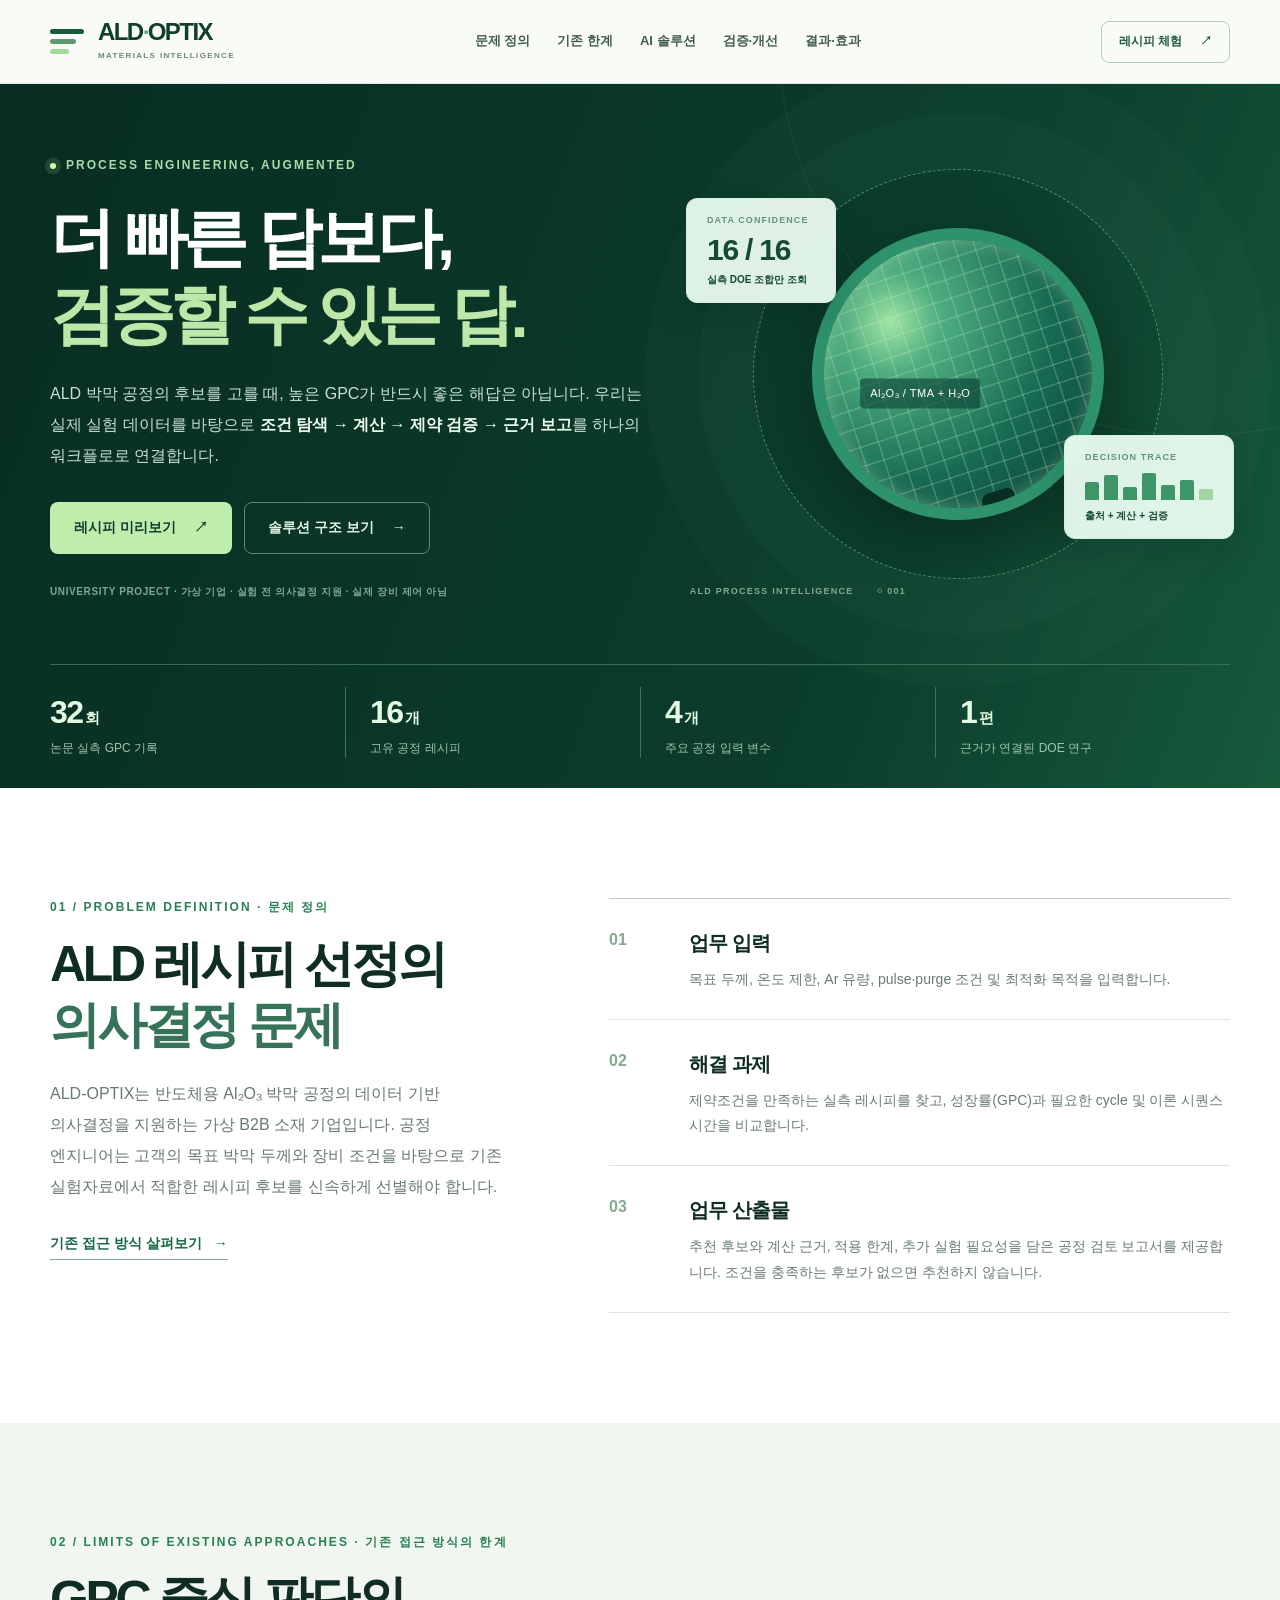
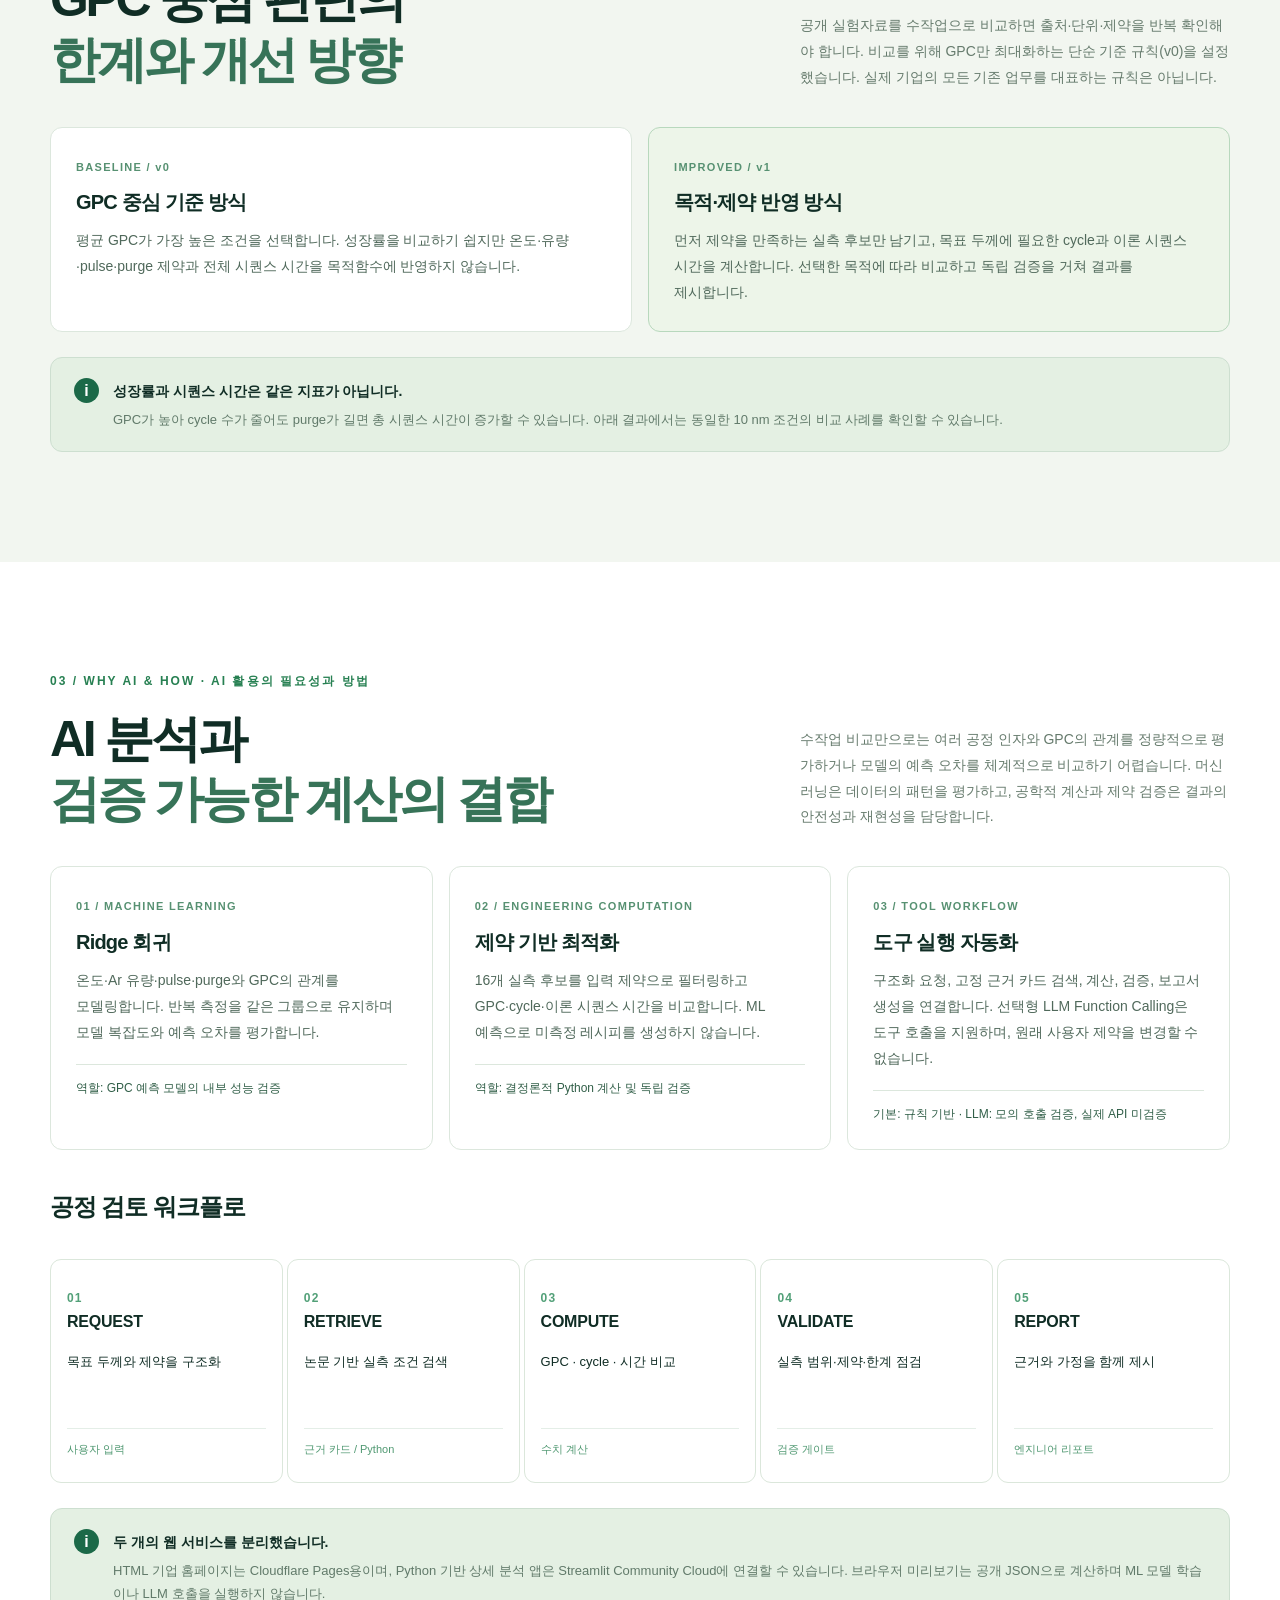
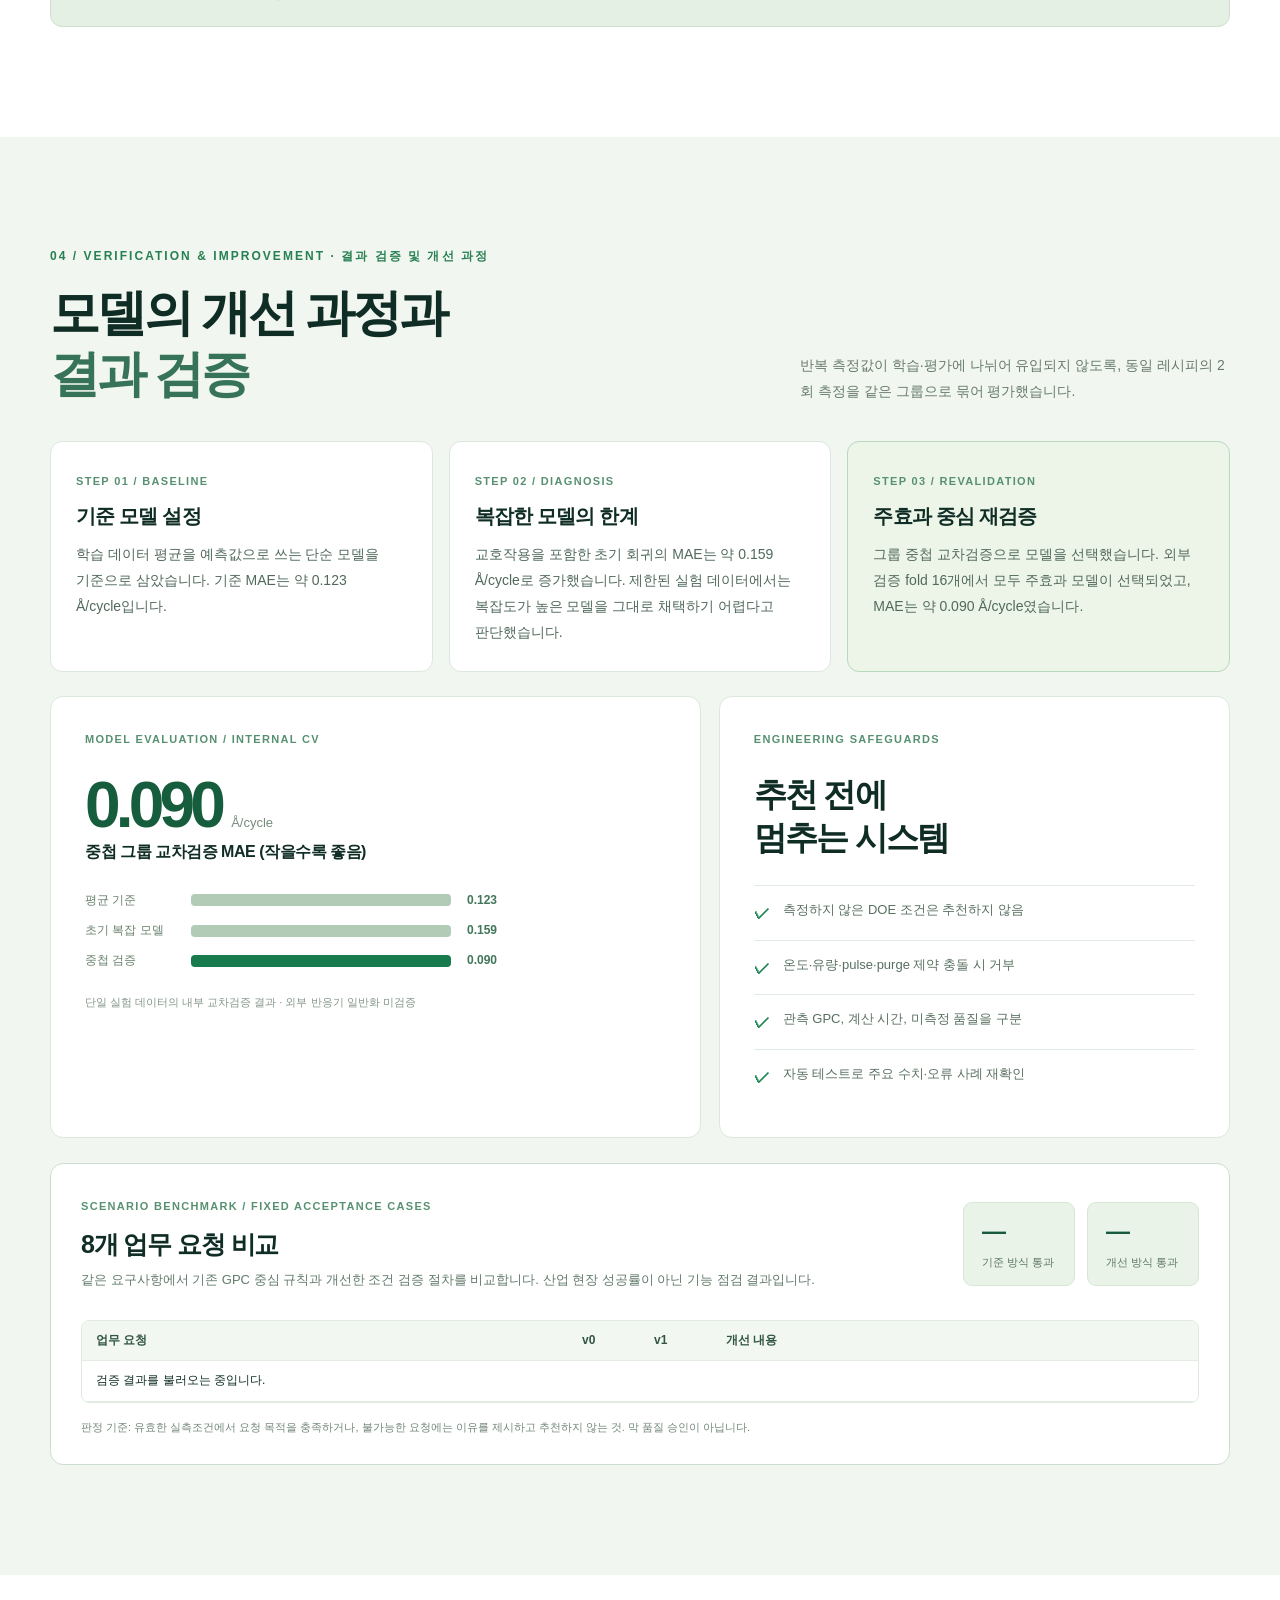
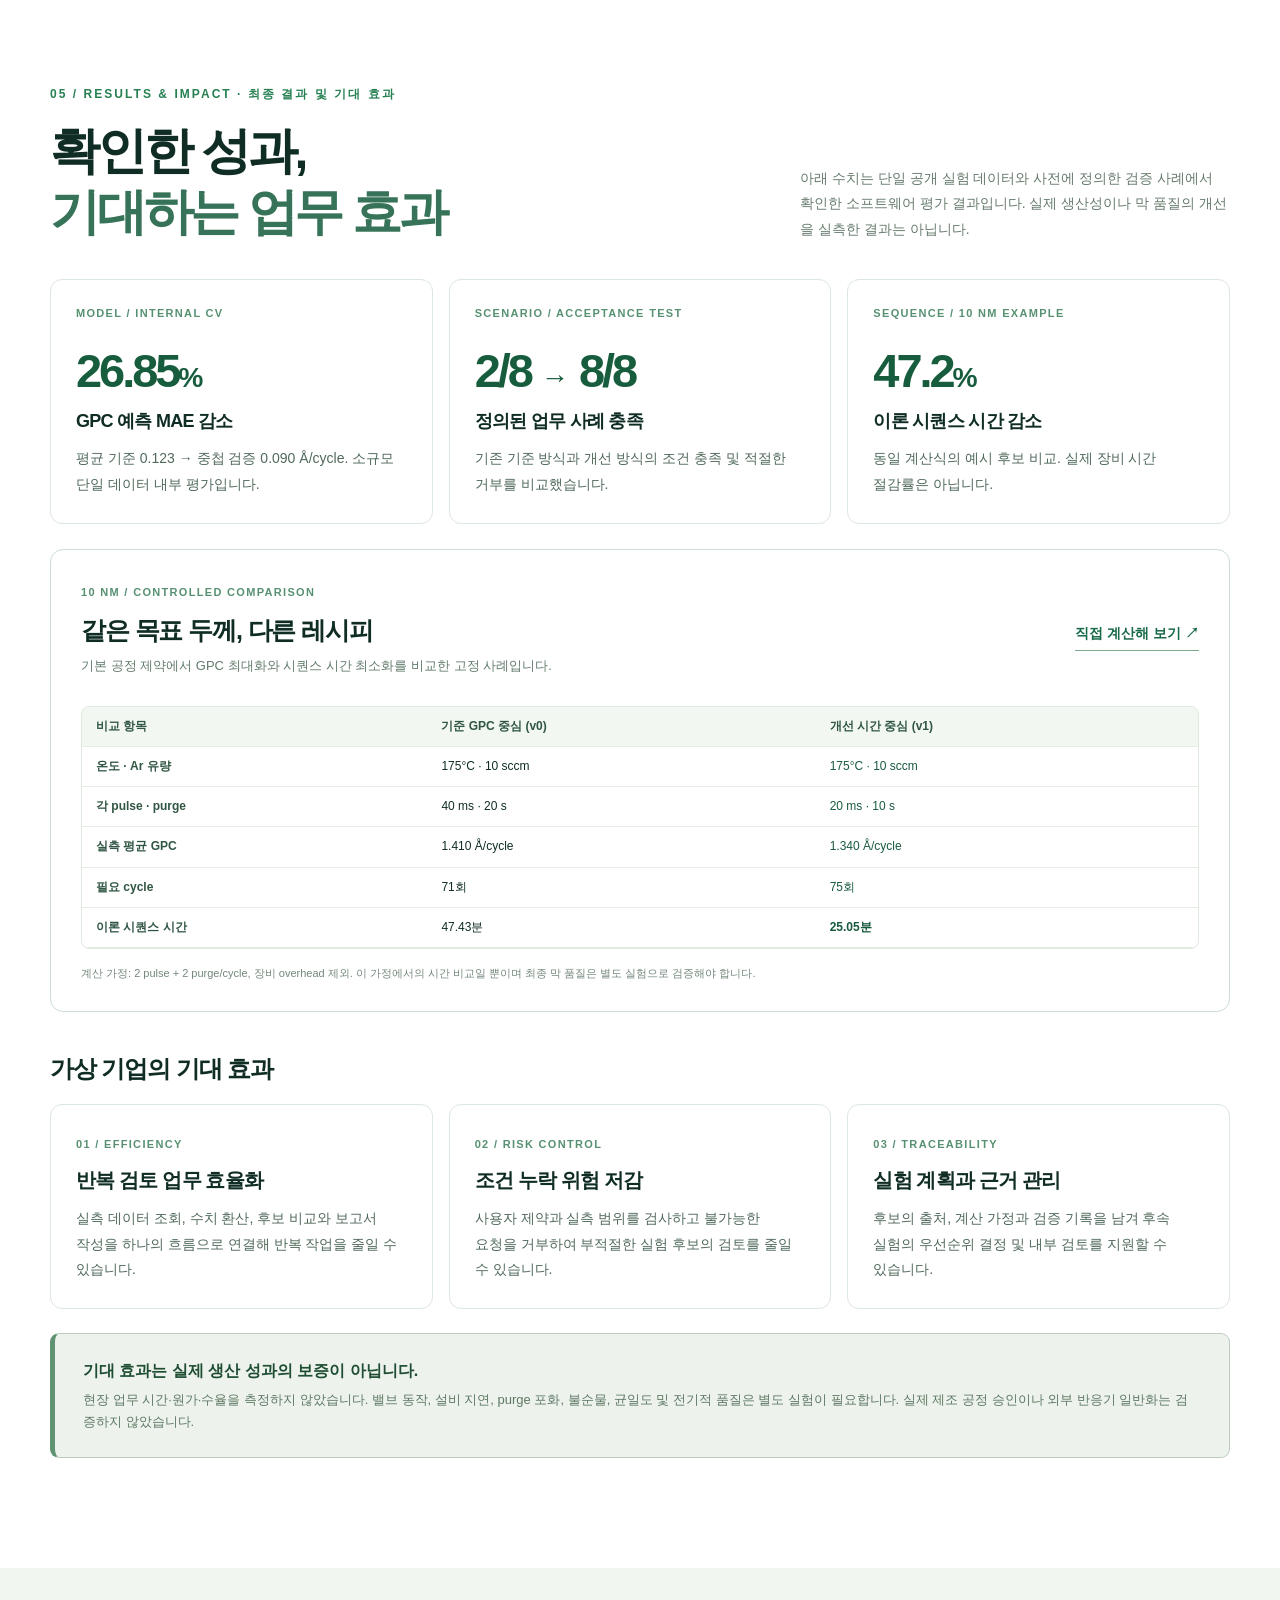
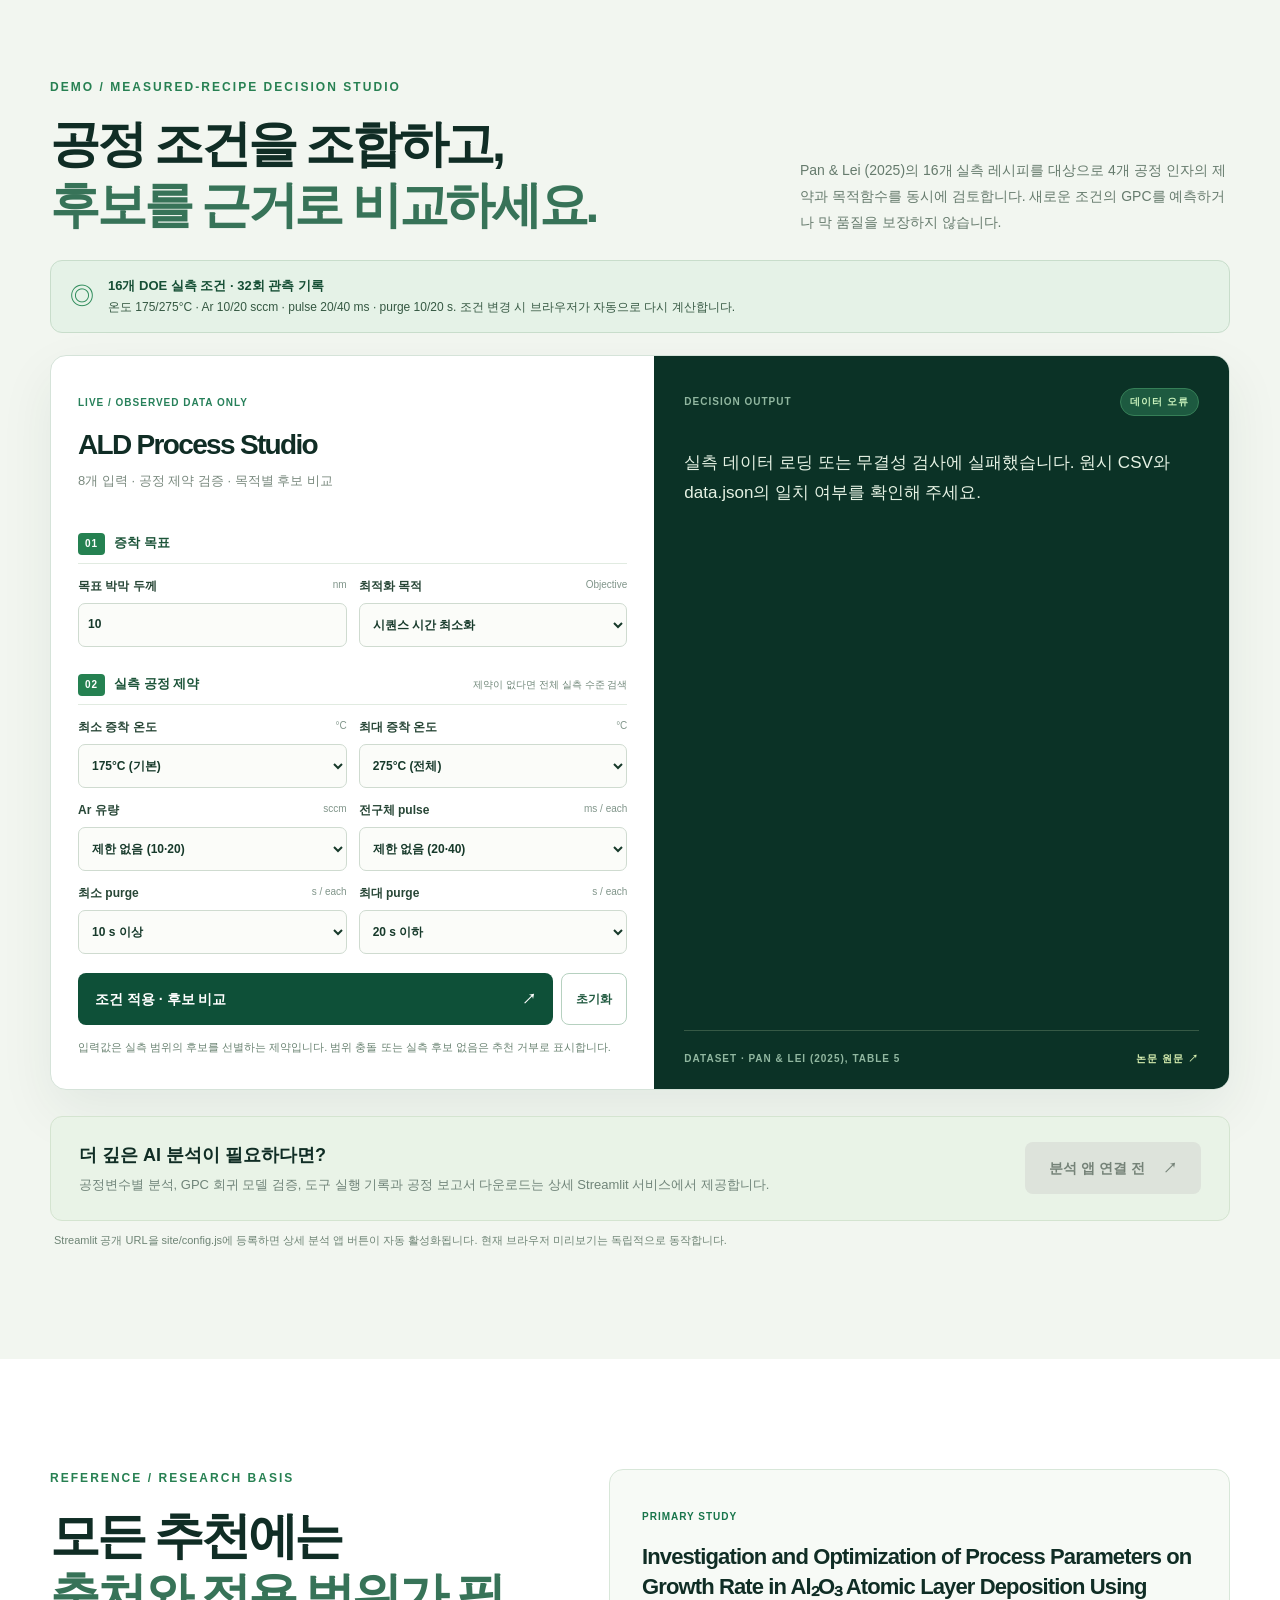
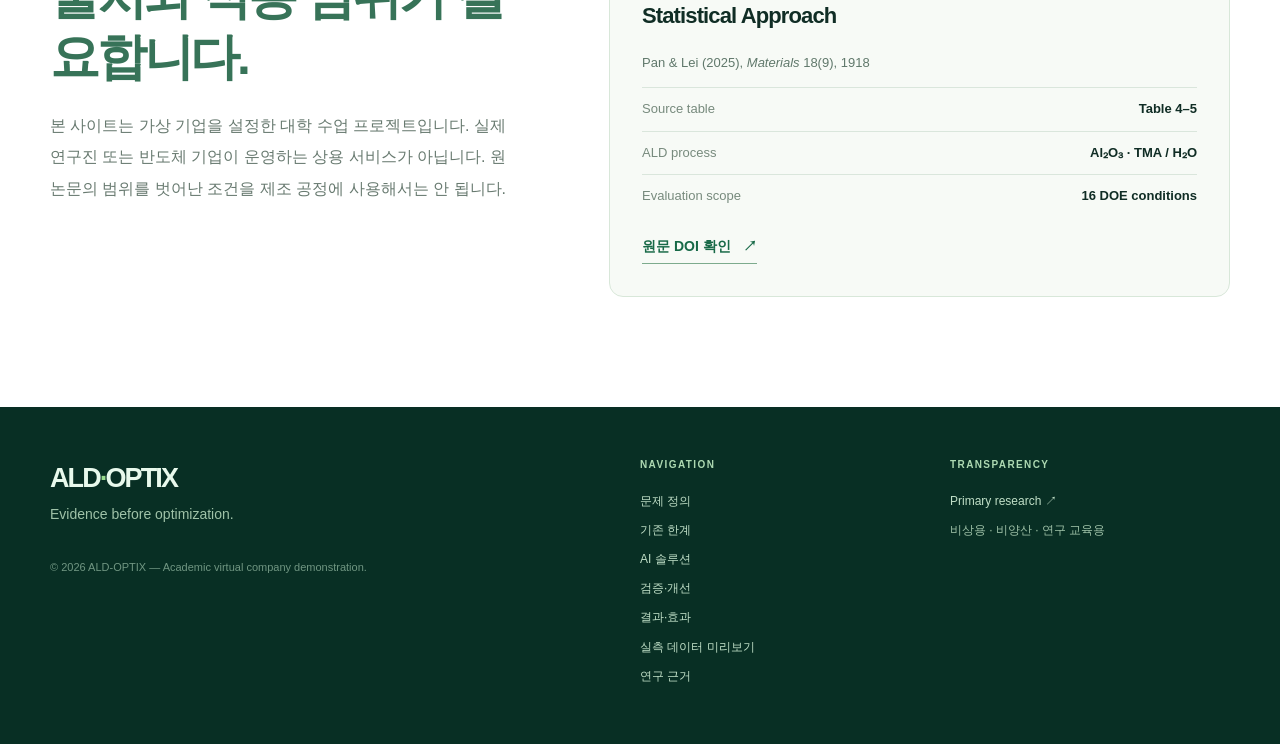
==== index.html @ 5cc9a768 "Add files via upload" ====
<!doctype html>
<html lang="ko">
<head>
  <meta charset="utf-8" />
  <meta name="viewport" content="width=device-width, initial-scale=1" />
  <meta name="description" content="ALD-OPTIX는 가상 반도체 박막 공정 기업입니다. 공개 ALD 논문 데이터 기반 레시피 후보 비교, 근거 검증, AI 공정 의사결정을 시연합니다." />
  <meta name="theme-color" content="#092f24" />
  <title>ALD-OPTIX | Evidence before optimization.</title>
  <link rel="icon" type="image/svg+xml" href="favicon.svg" />
  <link rel="stylesheet" href="styles.css" />
  <script src="config.js" defer></script>
  <script src="main.js" defer></script>
</head>
<body>
  <a class="skip-link" href="#main">본문 바로가기</a>
  <header class="topbar" id="top">
    <div class="container nav-layout">
      <a class="brand" href="#top" aria-label="ALD-OPTIX 첫 화면"><span class="brand-mark" aria-hidden="true"><i></i><i></i><i></i></span><span><strong>ALD<span class="brand-dot">·</span>OPTIX</strong><small>MATERIALS INTELLIGENCE</small></span></a>
      <nav class="main-nav" aria-label="주요 메뉴">
        <a href="#challenge">문제 정의</a><a href="#limits">기존 한계</a><a href="#solution">AI 솔루션</a><a href="#proof">검증·개선</a><a href="#impact">결과·효과</a>
      </nav>
      <a class="btn btn-outline btn-small" href="#lab">레시피 체험 <span aria-hidden="true">↗</span></a>
    </div>
  </header>

  <main id="main">
    <section class="hero" aria-labelledby="hero-title">
      <div class="container hero-grid">
        <div class="hero-copy">
          <div class="eyebrow"><span class="light-dot"></span> PROCESS ENGINEERING, AUGMENTED</div>
          <h1 id="hero-title">더 빠른 답보다,<br/><em>검증할 수 있는 답.</em></h1>
          <p class="hero-intro">ALD 박막 공정의 후보를 고를 때, 높은 GPC가 반드시 좋은 해답은 아닙니다. 우리는 실제 실험 데이터를 바탕으로 <strong>조건 탐색 → 계산 → 제약 검증 → 근거 보고</strong>를 하나의 워크플로로 연결합니다.</p>
          <div class="hero-actions"><a class="btn btn-accent" href="#lab">레시피 미리보기 <span aria-hidden="true">↗</span></a><a class="btn btn-ghost" href="#solution">솔루션 구조 보기 <span aria-hidden="true">→</span></a></div>
          <p class="hero-disclaimer">UNIVERSITY PROJECT · 가상 기업 · 실험 전 의사결정 지원 · 실제 장비 제어 아님</p>
        </div>
        <div class="hero-visual" aria-label="ALD 박막과 데이터 분석 개념 그래픽">
          <div class="wafer-halo"></div><div class="wafer"><div class="wafer-notch"></div><div class="wafer-grid"></div><span class="wafer-tag">Al₂O₃ / TMA + H₂O</span></div>
          <div class="floating-panel panel-top"><small>DATA CONFIDENCE</small><strong>16 / 16</strong><span>실측 DOE 조합만 조회</span></div>
          <div class="floating-panel panel-bottom"><small>DECISION TRACE</small><div class="tiny-bars"><b></b><b></b><b></b><b></b><b></b><b></b><b></b></div><span>출처 + 계산 + 검증</span></div>
          <div class="visual-bottom">ALD PROCESS INTELLIGENCE <span>◌ 001</span></div>
        </div>
      </div>
      <div class="container stats-row">
        <div><strong>32<span>회</span></strong><small>논문 실측 GPC 기록</small></div><div><strong>16<span>개</span></strong><small>고유 공정 레시피</small></div><div><strong>4<span>개</span></strong><small>주요 공정 입력 변수</small></div><div><strong>1<span>편</span></strong><small>근거가 연결된 DOE 연구</small></div>
      </div>
    </section>

    <section class="section" id="challenge" aria-labelledby="challenge-title">
      <div class="container section-grid">
        <div><div class="overline">01 / PROBLEM DEFINITION · 문제 정의</div><h2 id="challenge-title">ALD 레시피 선정의<br/><span>의사결정 문제</span></h2><p class="section-desc">ALD-OPTIX는 반도체용 Al₂O₃ 박막 공정의 데이터 기반 의사결정을 지원하는 가상 B2B 소재 기업입니다. 공정 엔지니어는 고객의 목표 박막 두께와 장비 조건을 바탕으로 기존 실험자료에서 적합한 레시피 후보를 신속하게 선별해야 합니다.</p><a class="inline-link" href="#limits">기존 접근 방식 살펴보기 <span aria-hidden="true">→</span></a></div>
        <div class="problem-cards"><article class="problem-card"><span class="card-no">01</span><div><h3>업무 입력</h3><p>목표 두께, 온도 제한, Ar 유량, pulse·purge 조건 및 최적화 목적을 입력합니다.</p></div></article><article class="problem-card"><span class="card-no">02</span><div><h3>해결 과제</h3><p>제약조건을 만족하는 실측 레시피를 찾고, 성장률(GPC)과 필요한 cycle 및 이론 시퀀스 시간을 비교합니다.</p></div></article><article class="problem-card"><span class="card-no">03</span><div><h3>업무 산출물</h3><p>추천 후보와 계산 근거, 적용 한계, 추가 실험 필요성을 담은 공정 검토 보고서를 제공합니다. 조건을 충족하는 후보가 없으면 추천하지 않습니다.</p></div></article></div>
      </div>
    </section>

    <section class="section soft" id="limits" aria-labelledby="limits-title">
      <div class="container"><div class="overline">02 / LIMITS OF EXISTING APPROACHES · 기존 접근 방식의 한계</div><div class="section-heading"><h2 id="limits-title">GPC 중심 판단의<br/><span>한계와 개선 방향</span></h2><p>공개 실험자료를 수작업으로 비교하면 출처·단위·제약을 반복 확인해야 합니다. 비교를 위해 GPC만 최대화하는 단순 기준 규칙(v0)을 설정했습니다. 실제 기업의 모든 기존 업무를 대표하는 규칙은 아닙니다.</p></div>
        <div class="comparison-grid">
          <article class="content-card"><span class="proof-label">BASELINE / v0</span><h3>GPC 중심 기준 방식</h3><p>평균 GPC가 가장 높은 조건을 선택합니다. 성장률을 비교하기 쉽지만 온도·유량·pulse·purge 제약과 전체 시퀀스 시간을 목적함수에 반영하지 않습니다.</p></article>
          <article class="content-card improved"><span class="proof-label">IMPROVED / v1</span><h3>목적·제약 반영 방식</h3><p>먼저 제약을 만족하는 실측 후보만 남기고, 목표 두께에 필요한 cycle과 이론 시퀀스 시간을 계산합니다. 선택한 목적에 따라 비교하고 독립 검증을 거쳐 결과를 제시합니다.</p></article>
        </div>
        <div class="solution-note"><span class="note-icon">i</span><div><strong>성장률과 시퀀스 시간은 같은 지표가 아닙니다.</strong><p>GPC가 높아 cycle 수가 줄어도 purge가 길면 총 시퀀스 시간이 증가할 수 있습니다. 아래 결과에서는 동일한 10 nm 조건의 비교 사례를 확인할 수 있습니다.</p></div></div>
      </div>
    </section>

    <section class="section" id="solution" aria-labelledby="solution-title">
      <div class="container"><div class="overline">03 / WHY AI &amp; HOW · AI 활용의 필요성과 방법</div><div class="section-heading"><h2 id="solution-title">AI 분석과<br/><span>검증 가능한 계산의 결합</span></h2><p>수작업 비교만으로는 여러 공정 인자와 GPC의 관계를 정량적으로 평가하거나 모델의 예측 오차를 체계적으로 비교하기 어렵습니다. 머신러닝은 데이터의 패턴을 평가하고, 공학적 계산과 제약 검증은 결과의 안전성과 재현성을 담당합니다.</p></div>
        <div class="method-grid">
          <article class="content-card"><span class="proof-label">01 / MACHINE LEARNING</span><h3>Ridge 회귀</h3><p>온도·Ar 유량·pulse·purge와 GPC의 관계를 모델링합니다. 반복 측정을 같은 그룹으로 유지하며 모델 복잡도와 예측 오차를 평가합니다.</p><small>역할: GPC 예측 모델의 내부 성능 검증</small></article>
          <article class="content-card"><span class="proof-label">02 / ENGINEERING COMPUTATION</span><h3>제약 기반 최적화</h3><p>16개 실측 후보를 입력 제약으로 필터링하고 GPC·cycle·이론 시퀀스 시간을 비교합니다. ML 예측으로 미측정 레시피를 생성하지 않습니다.</p><small>역할: 결정론적 Python 계산 및 독립 검증</small></article>
          <article class="content-card"><span class="proof-label">03 / TOOL WORKFLOW</span><h3>도구 실행 자동화</h3><p>구조화 요청, 고정 근거 카드 검색, 계산, 검증, 보고서 생성을 연결합니다. 선택형 LLM Function Calling은 도구 호출을 지원하며, 원래 사용자 제약을 변경할 수 없습니다.</p><small>기본: 규칙 기반 · LLM: 모의 호출 검증, 실제 API 미검증</small></article>
        </div>
        <h3 class="subsection-title">공정 검토 워크플로</h3>
        <div class="workflow"><div class="workflow-card"><span class="work-number">01</span><h3>REQUEST</h3><p>목표 두께와 제약을 구조화</p><span class="tech">사용자 입력</span></div><div class="flow-arrow">→</div><div class="workflow-card"><span class="work-number">02</span><h3>RETRIEVE</h3><p>논문 기반 실측 조건 검색</p><span class="tech">근거 카드 / Python</span></div><div class="flow-arrow">→</div><div class="workflow-card"><span class="work-number">03</span><h3>COMPUTE</h3><p>GPC · cycle · 시간 비교</p><span class="tech">수치 계산</span></div><div class="flow-arrow">→</div><div class="workflow-card"><span class="work-number">04</span><h3>VALIDATE</h3><p>실측 범위·제약·한계 점검</p><span class="tech">검증 게이트</span></div><div class="flow-arrow">→</div><div class="workflow-card"><span class="work-number">05</span><h3>REPORT</h3><p>근거와 가정을 함께 제시</p><span class="tech">엔지니어 리포트</span></div></div>
        <div class="solution-note"><span class="note-icon">i</span><div><strong>두 개의 웹 서비스를 분리했습니다.</strong><p>HTML 기업 홈페이지는 Cloudflare Pages용이며, Python 기반 상세 분석 앱은 Streamlit Community Cloud에 연결할 수 있습니다. 브라우저 미리보기는 공개 JSON으로 계산하며 ML 모델 학습이나 LLM 호출을 실행하지 않습니다.</p></div></div>
      </div>
    </section>

    <section class="section soft" id="proof" aria-labelledby="proof-title"><div class="container"><div class="overline">04 / VERIFICATION &amp; IMPROVEMENT · 결과 검증 및 개선 과정</div><div class="section-heading"><h2 id="proof-title">모델의 개선 과정과<br/><span>결과 검증</span></h2><p>반복 측정값이 학습·평가에 나뉘어 유입되지 않도록, 동일 레시피의 2회 측정을 같은 그룹으로 묶어 평가했습니다.</p></div>
      <div class="method-grid improvement-steps" aria-label="머신러닝 모델 개선 과정">
        <article class="content-card"><span class="proof-label">STEP 01 / BASELINE</span><h3>기준 모델 설정</h3><p>학습 데이터 평균을 예측값으로 쓰는 단순 모델을 기준으로 삼았습니다. 기준 MAE는 약 0.123 Å/cycle입니다.</p></article>
        <article class="content-card"><span class="proof-label">STEP 02 / DIAGNOSIS</span><h3>복잡한 모델의 한계</h3><p>교호작용을 포함한 초기 회귀의 MAE는 약 0.159 Å/cycle로 증가했습니다. 제한된 실험 데이터에서는 복잡도가 높은 모델을 그대로 채택하기 어렵다고 판단했습니다.</p></article>
        <article class="content-card improved"><span class="proof-label">STEP 03 / REVALIDATION</span><h3>주효과 중심 재검증</h3><p>그룹 중첩 교차검증으로 모델을 선택했습니다. 외부 검증 fold 16개에서 모두 주효과 모델이 선택되었고, MAE는 약 0.090 Å/cycle였습니다.</p></article>
      </div>
      <div class="proof-grid"><article class="proof-feature"><div class="proof-label">MODEL EVALUATION / INTERNAL CV</div><div class="proof-metric"><strong id="nested-mae">0.090</strong><span>Å/cycle</span></div><p>중첩 그룹 교차검증 MAE (작을수록 좋음)</p><div class="mini-chart" role="img" aria-label="기준 평균 모델 약 0.123, 초기 복잡 모델 약 0.159, 개선 중첩 모델 약 0.090 앙스트롬 매 사이클 오차"><div><span>평균 기준</span><i style="--w:77%"></i><b id="baseline-mae">0.123</b></div><div><span>초기 복잡 모델</span><i style="--w:100%"></i><b id="complex-mae">0.159</b></div><div><span>중첩 검증</span><i class="highlight" style="--w:56%"></i><b id="nested-mae-mini">0.090</b></div></div><small>단일 실험 데이터의 내부 교차검증 결과 · 외부 반응기 일반화 미검증</small></article>
        <article class="proof-list"><div class="proof-label">ENGINEERING SAFEGUARDS</div><h3>추천 전에<br/>멈추는 시스템</h3><div><span class="tick">✓</span><p>측정하지 않은 DOE 조건은 추천하지 않음</p></div><div><span class="tick">✓</span><p>온도·유량·pulse·purge 제약 충돌 시 거부</p></div><div><span class="tick">✓</span><p>관측 GPC, 계산 시간, 미측정 품질을 구분</p></div><div><span class="tick">✓</span><p>자동 테스트로 주요 수치·오류 사례 재확인</p></div></article></div>
      <div class="casebook-box" aria-labelledby="casebook-heading">
        <div class="casebook-heading"><div><span class="proof-label">SCENARIO BENCHMARK / FIXED ACCEPTANCE CASES</span><h3 id="casebook-heading">8개 업무 요청 비교</h3><p>같은 요구사항에서 기존 GPC 중심 규칙과 개선한 조건 검증 절차를 비교합니다. 산업 현장 성공률이 아닌 기능 점검 결과입니다.</p></div><div class="casebook-scores"><div><strong id="case-v0-count">—</strong><span>기준 방식 통과</span></div><div><strong id="case-v1-count">—</strong><span>개선 방식 통과</span></div></div></div>
        <div class="casebook-table-wrap"><table class="casebook-table"><thead><tr><th>업무 요청</th><th>v0</th><th>v1</th><th>개선 내용</th></tr></thead><tbody id="casebook-body"><tr><td colspan="4">검증 결과를 불러오는 중입니다.</td></tr></tbody></table></div>
        <p class="casebook-footnote">판정 기준: 유효한 실측조건에서 요청 목적을 충족하거나, 불가능한 요청에는 이유를 제시하고 추천하지 않는 것. 막 품질 승인이 아닙니다.</p>
      </div>
    </div></section>

    <section class="section" id="impact" aria-labelledby="impact-title">
      <div class="container"><div class="overline">05 / RESULTS &amp; IMPACT · 최종 결과 및 기대 효과</div><div class="section-heading"><h2 id="impact-title">확인한 성과,<br/><span>기대하는 업무 효과</span></h2><p>아래 수치는 단일 공개 실험 데이터와 사전에 정의한 검증 사례에서 확인한 소프트웨어 평가 결과입니다. 실제 생산성이나 막 품질의 개선을 실측한 결과는 아닙니다.</p></div>
        <div class="result-grid">
          <article class="content-card result-card"><span class="proof-label">MODEL / INTERNAL CV</span><strong class="result-number">26.85<span>%</span></strong><h3>GPC 예측 MAE 감소</h3><p>평균 기준 0.123 → 중첩 검증 0.090 Å/cycle. 소규모 단일 데이터 내부 평가입니다.</p></article>
          <article class="content-card result-card"><span class="proof-label">SCENARIO / ACCEPTANCE TEST</span><strong class="result-number">2/8 <span>→</span> 8/8</strong><h3>정의된 업무 사례 충족</h3><p>기존 기준 방식과 개선 방식의 조건 충족 및 적절한 거부를 비교했습니다.</p></article>
          <article class="content-card result-card"><span class="proof-label">SEQUENCE / 10 NM EXAMPLE</span><strong class="result-number">47.2<span>%</span></strong><h3>이론 시퀀스 시간 감소</h3><p>동일 계산식의 예시 후보 비교. 실제 장비 시간 절감률은 아닙니다.</p></article>
        </div>
        <div class="casebook-box result-detail"><div class="casebook-heading"><div><span class="proof-label">10 NM / CONTROLLED COMPARISON</span><h3>같은 목표 두께, 다른 레시피</h3><p>기본 공정 제약에서 GPC 최대화와 시퀀스 시간 최소화를 비교한 고정 사례입니다.</p></div><a class="inline-link" href="#lab">직접 계산해 보기 ↗</a></div>
          <div class="casebook-table-wrap"><table class="casebook-table result-table"><thead><tr><th scope="col">비교 항목</th><th scope="col">기준 GPC 중심 (v0)</th><th scope="col">개선 시간 중심 (v1)</th></tr></thead><tbody>
            <tr><th scope="row">온도 · Ar 유량</th><td>175°C · 10 sccm</td><td>175°C · 10 sccm</td></tr>
            <tr><th scope="row">각 pulse · purge</th><td>40 ms · 20 s</td><td>20 ms · 10 s</td></tr>
            <tr><th scope="row">실측 평균 GPC</th><td>1.410 Å/cycle</td><td>1.340 Å/cycle</td></tr>
            <tr><th scope="row">필요 cycle</th><td>71회</td><td>75회</td></tr>
            <tr><th scope="row">이론 시퀀스 시간</th><td>47.43분</td><td><strong>25.05분</strong></td></tr>
          </tbody></table></div>
          <p class="casebook-footnote">계산 가정: 2 pulse + 2 purge/cycle, 장비 overhead 제외. 이 가정에서의 시간 비교일 뿐이며 최종 막 품질은 별도 실험으로 검증해야 합니다.</p>
        </div>
        <h3 class="subsection-title">가상 기업의 기대 효과</h3>
        <div class="method-grid"><article class="content-card"><span class="proof-label">01 / EFFICIENCY</span><h3>반복 검토 업무 효율화</h3><p>실측 데이터 조회, 수치 환산, 후보 비교와 보고서 작성을 하나의 흐름으로 연결해 반복 작업을 줄일 수 있습니다.</p></article><article class="content-card"><span class="proof-label">02 / RISK CONTROL</span><h3>조건 누락 위험 저감</h3><p>사용자 제약과 실측 범위를 검사하고 불가능한 요청을 거부하여 부적절한 실험 후보의 검토를 줄일 수 있습니다.</p></article><article class="content-card"><span class="proof-label">03 / TRACEABILITY</span><h3>실험 계획과 근거 관리</h3><p>후보의 출처, 계산 가정과 검증 기록을 남겨 후속 실험의 우선순위 결정 및 내부 검토를 지원할 수 있습니다.</p></article></div>
        <div class="limitation-banner"><strong>기대 효과는 실제 생산 성과의 보증이 아닙니다.</strong><p>현장 업무 시간·원가·수율을 측정하지 않았습니다. 밸브 동작, 설비 지연, purge 포화, 불순물, 균일도 및 전기적 품질은 별도 실험이 필요합니다. 실제 제조 공정 승인이나 외부 반응기 일반화는 검증하지 않았습니다.</p></div>
      </div>
    </section>

    <section class="section" id="lab">
      <div class="container">
        <div class="overline">DEMO / MEASURED-RECIPE DECISION STUDIO</div>
        <div class="section-heading"><h2>공정 조건을 조합하고,<br/><span>후보를 근거로 비교하세요.</span></h2><p>Pan &amp; Lei (2025)의 16개 실측 레시피를 대상으로 4개 공정 인자의 제약과 목적함수를 동시에 검토합니다. 새로운 조건의 GPC를 예측하거나 막 품질을 보장하지 않습니다.</p></div>
        <div class="studio-context"><span class="studio-context-icon" aria-hidden="true">◎</span><p><strong>16개 DOE 실측 조건 · 32회 관측 기록</strong><br/>온도 175/275°C · Ar 10/20 sccm · pulse 20/40 ms · purge 10/20 s. 조건 변경 시 브라우저가 자동으로 다시 계산합니다.</p></div>
        <div class="lab-card">
          <div class="lab-control">
            <div class="lab-control-title"><span class="small-tag">LIVE / OBSERVED DATA ONLY</span><h3>ALD Process Studio</h3><p>8개 입력 · 공정 제약 검증 · 목적별 후보 비교</p></div>
            <form id="recipe-form">
              <div class="studio-group-title"><span>01</span> 증착 목표</div>
              <div class="studio-input-grid">
                <label>목표 박막 두께 <span>nm</span><input id="target-nm" type="number" min="0.1" max="1000" step="0.1" value="10" required/></label>
                <label>최적화 목적 <span>Objective</span><select id="objective"><option value="time" selected>시퀀스 시간 최소화</option><option value="gpc">GPC 최대화</option><option value="balanced">균형 (시간 65% + GPC 35%)</option></select></label>
              </div>
              <div class="studio-group-title"><span>02</span> 실측 공정 제약 <small>제약이 없다면 전체 실측 수준 검색</small></div>
              <div class="studio-input-grid">
                <label>최소 증착 온도 <span>°C</span><select id="min-temp"><option value="175" selected>175°C (기본)</option><option value="200">200°C 이상</option><option value="275">275°C 이상</option></select></label>
                <label>최대 증착 온도 <span>°C</span><select id="max-temp"><option value="275" selected>275°C (전체)</option><option value="200">200°C 이하</option><option value="175">175°C 이하</option><option value="150">150°C 이하 (후보 없음)</option></select></label>
                <label>Ar 유량 <span>sccm</span><select id="flow-choice"><option value="any" selected>제한 없음 (10·20)</option><option value="10">10 sccm만</option><option value="20">20 sccm만</option></select></label>
                <label>전구체 pulse <span>ms / each</span><select id="pulse-choice"><option value="any" selected>제한 없음 (20·40)</option><option value="20">20 ms만</option><option value="40">40 ms만</option></select></label>
                <label>최소 purge <span>s / each</span><select id="min-purge"><option value="10" selected>10 s 이상</option><option value="20">20 s 이상</option></select></label>
                <label>최대 purge <span>s / each</span><select id="max-purge"><option value="20" selected>20 s 이하</option><option value="10">10 s 이하</option></select></label>
              </div>
              <div class="studio-actions"><button type="submit" class="btn btn-dark">조건 적용 · 후보 비교 <span aria-hidden="true">↗</span></button><button id="reset-recipe" type="button" class="studio-reset">초기화</button></div>
              <p class="studio-form-note">입력값은 실측 범위의 후보를 선별하는 제약입니다. 범위 충돌 또는 실측 후보 없음은 추천 거부로 표시합니다.</p>
            </form>
          </div>
          <div class="lab-output"><div class="output-top"><span>DECISION OUTPUT</span><span id="model-status" class="ready-pill">관측 기반 계산</span></div>
            <div id="recipe-output" class="output-body" aria-live="polite" role="status"><p class="loading-note">실측 데이터를 불러오는 중입니다.</p></div>
            <div class="output-footer"><span>DATASET · PAN &amp; LEI (2025), TABLE 5</span><a href="https://doi.org/10.3390/ma18091918" target="_blank" rel="noopener noreferrer">논문 원문 ↗</a></div>
          </div>
        </div>
        <section class="candidate-panel" id="candidate-panel" aria-labelledby="candidate-heading" hidden>
          <div class="candidate-heading"><div><span class="small-tag">RANKED / OBSERVED CANDIDATES</span><h3 id="candidate-heading">실측 후보 비교표</h3><p id="candidate-intro">제약을 만족하는 후보를 선택한 목적함수 순서로 비교합니다.</p></div><div class="candidate-controls"><button type="button" id="toggle-candidates" class="studio-reset">전체 후보 보기</button><button type="button" id="download-candidates" class="studio-export">CSV 저장 ↓</button></div></div>
          <div class="candidate-table-wrap"><table class="candidate-table"><thead><tr><th>순위</th><th>온도</th><th>Ar</th><th>Pulse</th><th>Purge</th><th>GPC 평균 ± SD</th><th>Cycles</th><th>이론 시간</th></tr></thead><tbody id="candidate-rows"></tbody></table></div>
          <div class="studio-table-footnote"><span>GPC 단위: Å/cycle, 반복 n=2, SD는 실측 표준편차. 시간은 두 번의 pulse와 두 번의 purge만 포함합니다.</span><span>순위는 막 품질·실제 생산 적합성 순위가 아닙니다.</span></div>
        </section>
        <div class="app-cta"><div><strong>더 깊은 AI 분석이 필요하다면?</strong><p>공정변수별 분석, GPC 회귀 모델 검증, 도구 실행 기록과 공정 보고서 다운로드는 상세 Streamlit 서비스에서 제공합니다.</p></div><a class="btn btn-accent" id="launch-app" href="#lab" aria-disabled="true">분석 앱 연결 전 <span aria-hidden="true">↗</span></a></div>
        <p class="app-connection-hint" id="app-hint">분석 앱의 공개 URL은 Streamlit 배포 후 연결됩니다. 현재 페이지의 계산은 독립적으로 동작합니다.</p>
      </div>
    </section>

    <section class="section source-section" id="source"><div class="container section-grid"><div><div class="overline">REFERENCE / RESEARCH BASIS</div><h2>모든 추천에는<br/><span>출처와 적용 범위가 필요합니다.</span></h2><p class="section-desc">본 사이트는 가상 기업을 설정한 대학 수업 프로젝트입니다. 실제 연구진 또는 반도체 기업이 운영하는 상용 서비스가 아닙니다. 원 논문의 범위를 벗어난 조건을 제조 공정에 사용해서는 안 됩니다.</p></div><div class="source-card"><span class="source-chip">PRIMARY STUDY</span><h3>Investigation and Optimization of Process Parameters on Growth Rate in Al₂O₃ Atomic Layer Deposition Using Statistical Approach</h3><p>Pan & Lei (2025), <em>Materials</em> 18(9), 1918</p><div class="source-details"><span>Source table</span><strong>Table 4–5</strong></div><div class="source-details"><span>ALD process</span><strong>Al₂O₃ · TMA / H₂O</strong></div><div class="source-details"><span>Evaluation scope</span><strong>16 DOE conditions</strong></div><a class="inline-link" href="https://doi.org/10.3390/ma18091918" rel="noopener noreferrer" target="_blank">원문 DOI 확인 <span aria-hidden="true">↗</span></a></div></div></section>
  </main>
  <footer><div class="container footer-grid"><div><div class="footer-brand">ALD<span>·</span>OPTIX</div><p>Evidence before optimization.</p><small>© 2026 ALD-OPTIX — Academic virtual company demonstration.</small></div><div><strong>NAVIGATION</strong><a href="#challenge">문제 정의</a><a href="#limits">기존 한계</a><a href="#solution">AI 솔루션</a><a href="#proof">검증·개선</a><a href="#impact">결과·효과</a><a href="#lab">실측 데이터 미리보기</a><a href="#source">연구 근거</a></div><div><strong>TRANSPARENCY</strong><a href="https://doi.org/10.3390/ma18091918" target="_blank" rel="noopener noreferrer">Primary research ↗</a><span>비상용 · 비양산 · 연구 교육용</span></div></div></footer>
</body></html>
---- styles.css ----
:root{--ink:#102d25;--deep:#082e23;--green:#0d573c;--mint:#bceab3;--soft:#f2f6f0;--line:#dce7dd;--muted:#597068;--cream:#f9fbf6;--white:#fff}
*{box-sizing:border-box}html{scroll-behavior:smooth;scroll-padding-top:87px}body{margin:0;background:#fff;color:var(--ink);font-family:Inter,Apple SD Gothic Neo,Pretendard,Noto Sans KR,-apple-system,BlinkMacSystemFont,Segoe UI,sans-serif;line-height:1.6;-webkit-font-smoothing:antialiased}a{color:inherit;text-decoration:none}button,input,select{font:inherit}button{cursor:pointer}h1,h2,h3,p{margin-top:0}h2{font-size:clamp(34px,3.9vw,54px);letter-spacing:-.065em;line-height:1.22;font-weight:800;margin-bottom:22px}h2 span{color:#377358}.container{width:min(1180px,calc(100% - 64px));margin:0 auto}.skip-link{position:absolute;top:-100px;left:8px;background:#fff;padding:8px 16px;z-index:999}.skip-link:focus{top:8px}.topbar{height:84px;background:rgba(249,251,247,.98);position:sticky;top:0;z-index:20;border-bottom:1px solid #e0e9e0;backdrop-filter:blur(14px)}.nav-layout{height:100%;display:flex;align-items:center;justify-content:space-between;gap:24px}.brand{display:inline-flex;align-items:center;gap:12px;color:#103e2c}.brand strong{display:block;font-size:24px;line-height:1;letter-spacing:-.065em;font-weight:850}.brand-dot{color:#6ba67a}.brand small{display:block;font-size:8px;letter-spacing:.17em;font-weight:850;margin-top:6px;color:#6b8976}.brand-mark{height:34px;width:36px;display:flex;flex-direction:column;justify-content:center;gap:5px}.brand-mark i{display:block;height:5px;width:34px;border-radius:3px;background:#165c3b}.brand-mark i:nth-child(2){width:26px;background:#5b9b6d}.brand-mark i:nth-child(3){width:19px;background:#a5d89c}.main-nav{display:flex;align-items:center;gap:27px;font-size:13px;color:#435b4f;font-weight:700;white-space:nowrap}.main-nav a:hover,.inline-link:hover{color:#168350}.btn{display:inline-flex;align-items:center;justify-content:center;gap:18px;border:1px solid transparent;border-radius:8px;font-size:14px;font-weight:800;min-height:52px;padding:0 23px;transition:transform .2s,background .2s,color .2s}.btn:hover{transform:translateY(-2px)}.btn-small{min-height:42px;font-size:12px;padding:0 17px}.btn-outline{border-color:#b3cdbb;color:#1e5940}.btn-accent{background:#bfedac;color:#103d2c}.btn-accent:hover{background:#d4f6c4}.btn-ghost{color:#e0f4e4;border-color:#5f8a73}.btn-dark{background:#0e5038;color:#fff;width:100%;justify-content:space-between}.btn-dark:hover{background:#197048}.hero{background:linear-gradient(110deg,#082d22 0%,#0b3d2c 68%,#165a3c 100%);color:#fff;position:relative;overflow:hidden}.hero:before{content:"";position:absolute;width:830px;height:800px;border:1px solid rgba(255,255,255,.06);border-radius:50%;right:-330px;top:-450px;pointer-events:none}.hero-grid{display:grid;grid-template-columns:1.06fr .94fr;gap:22px;min-height:570px;align-items:center}.hero-copy{padding:72px 0 64px;z-index:1}.eyebrow,.overline{font-size:12px;font-weight:900;letter-spacing:.17em}.eyebrow{color:#acdba9;display:flex;align-items:center;gap:10px}.light-dot{display:inline-block;width:6px;height:6px;background:#d6ffac;border-radius:50%;box-shadow:0 0 0 5px rgba(211,251,174,.12)}h1{font-size:clamp(51px,5.1vw,76px);font-weight:850;letter-spacing:-.075em;line-height:1.17;margin:25px 0 25px;word-break:keep-all}h1 em{font-style:normal;color:#bde8a9}.hero-intro{font-size:16px;color:#c8e0d1;max-width:630px;line-height:1.95;word-break:keep-all}.hero-intro strong{color:#effff0}.hero-actions{display:flex;gap:12px;flex-wrap:wrap;margin-top:30px}.hero-disclaimer{color:#7fa795;font-size:10px;font-weight:700;letter-spacing:.06em;margin:30px 0 0}.hero-visual{height:480px;position:relative;display:flex;justify-content:center;align-items:center}.wafer-halo{position:absolute;width:410px;height:410px;max-width:100%;border:1px dashed #4d9173;border-radius:50%;box-shadow:0 0 0 55px rgba(139,216,155,.025),0 0 0 108px rgba(139,216,155,.022)}.wafer{position:relative;width:292px;height:292px;border-radius:50%;overflow:hidden;border:12px solid #2e936d;background:radial-gradient(circle at 32% 24%,#a1e5a3 0%,#4eae80 18%,#176b53 58%,#0a4239 94%);box-shadow:0 25px 58px rgba(0,8,5,.32),inset 1px 1px 18px rgba(224,255,210,.33);transform:rotate(-18deg)}.wafer:after{content:"";position:absolute;inset:0;background:repeating-linear-gradient(0deg,transparent 0,transparent 17px,#cdf2cb3a 18px,#cdf2cb3a 19px),repeating-linear-gradient(90deg,transparent 0,transparent 17px,#cdf2cb3a 18px,#cdf2cb3a 19px)}.wafer-notch{position:absolute;bottom:-8px;left:calc(50% - 17px);height:19px;width:34px;background:var(--deep);z-index:2;border-radius:8px 8px 0 0}.wafer-tag{position:absolute;left:32px;top:126px;z-index:2;font-size:11px;letter-spacing:.05em;color:#fff;background:#093e3499;padding:6px 10px;border-radius:4px;transform:rotate(18deg)}.floating-panel{position:absolute;z-index:2;backdrop-filter:blur(10px);background:rgba(239,255,245,.93);border:1px solid #d7efda;border-radius:11px;padding:14px 20px;box-shadow:0 14px 35px #001e1a36;color:#174a35;display:flex;flex-direction:column;min-width:150px}.floating-panel small{font-size:9px;letter-spacing:.12em;font-weight:850;color:#659578}.floating-panel strong{font-size:30px;letter-spacing:-.04em;line-height:1.5}.floating-panel span{font-size:10px;font-weight:650}.panel-top{top:64px;left:0}.panel-bottom{bottom:74px;right:-4px}.tiny-bars{display:flex;align-items:end;gap:5px;height:28px;margin:8px 0}.tiny-bars b{width:14px;height:65%;border-radius:2px 2px 0 0;background:#3e9568}.tiny-bars b:nth-child(2){height:88%}.tiny-bars b:nth-child(3){height:48%}.tiny-bars b:nth-child(4){height:96%}.tiny-bars b:nth-child(5){height:53%}.tiny-bars b:nth-child(6){height:70%}.tiny-bars b:nth-child(7){height:39%;background:#a2d5a1}.visual-bottom{position:absolute;bottom:15px;left:4px;color:#80aa8f;font-size:9px;letter-spacing:.14em;font-weight:800}.visual-bottom span{margin-left:20px}.stats-row{display:grid;grid-template-columns:repeat(4,1fr);border-top:1px solid #386e54;padding:22px 0 30px}.stats-row>div{padding:0 24px;border-left:1px solid #3e755a}.stats-row>div:first-child{border:0;padding-left:0}.stats-row strong{font-size:32px;color:#e3fae2;font-weight:800;letter-spacing:-.05em}.stats-row strong span{font-size:15px;padding-left:3px;font-weight:650}.stats-row small{display:block;color:#a1c5ac;font-size:12px;margin-top:1px}.section{padding:110px 0}.section-grid{display:grid;grid-template-columns:.85fr 1.15fr;gap:100px;align-items:start}.overline{color:#278052;margin-bottom:17px}.section-desc{color:#687a70;font-size:16px;line-height:1.95;word-break:keep-all}.inline-link{display:inline-flex;gap:12px;color:#176947;font-weight:800;border-bottom:1px solid #7dab8d;padding-bottom:5px;font-size:14px;margin-top:13px}.problem-cards{border-top:1px solid #b8cbbd}.problem-card{display:grid;grid-template-columns:68px 1fr;gap:12px;padding:28px 0 27px;border-bottom:1px solid #dce6dd}.card-no{font-size:16px;font-weight:900;color:#86aa8d}.problem-card h3{margin:0 0 8px;font-size:20px;letter-spacing:-.045em}.problem-card p{font-size:14px;color:#687c6f;line-height:1.8;margin:0}.soft{background:#f2f6f0}.section-heading{display:flex;align-items:end;justify-content:space-between;gap:60px;margin-bottom:36px}.section-heading h2{margin:0;flex:1}.section-heading>p{max-width:430px;color:#667b6d;line-height:1.85;font-size:14px;margin:0}.workflow{display:grid;grid-template-columns:repeat(9,minmax(0,1fr));align-items:center;gap:4px;margin-top:32px}.workflow-card{grid-column:span 1;background:#fff;border:1px solid #dbe7db;border-radius:11px;padding:24px 16px;min-height:214px;min-width:0}.workflow-card{width:100%}.workflow-card h3{font-size:16px;letter-spacing:-.015em;white-space:nowrap}.work-number{color:#52a078;font-weight:800;font-size:12px;letter-spacing:.1em}.workflow-card p{font-size:13px;min-height:64px;line-height:1.65}.tech{color:#4f9871;font-size:11px;border-top:1px solid #e4eee7;display:block;padding-top:12px}.flow-arrow{text-align:center;color:#8ead97;font-size:24px}.workflow{grid-template-columns:repeat(5,minmax(0,1fr))}.workflow-card{grid-column:auto}.flow-arrow{display:none}.solution-note{display:flex;gap:14px;margin-top:25px;background:#e4f0e3;border:1px solid #cddfd0;border-radius:12px;padding:20px 23px}.note-icon{flex:0 0 25px;width:25px;height:25px;border-radius:50%;background:#1b6948;color:white;font-size:16px;text-align:center;line-height:25px;font-weight:700}.solution-note strong{font-size:14px}.solution-note p{font-size:13px;color:#617a6a;margin:5px 0 0;line-height:1.75}.lab-card{display:grid;grid-template-columns:.9fr 1.1fr;background:#fff;border:1px solid #d5e3d9;border-radius:16px;box-shadow:0 21px 55px rgba(16,63,42,.07);overflow:hidden}.lab-control{padding:35px 34px}.small-tag{font-size:10px;letter-spacing:.1em;font-weight:900;color:#27805a}.lab-control-title h3{font-size:28px;letter-spacing:-.06em;margin:10px 0 3px}.lab-control-title p{font-size:13px;color:#7a8a7f;margin-bottom:27px}.lab-control form{display:grid;gap:16px}.lab-control label{font-size:13px;font-weight:800;color:#274636;display:block}.lab-control label span{float:right;color:#80958a;font-weight:500;font-size:11px}.lab-control input,.lab-control select{width:100%;border:1px solid #cfdbd0;border-radius:7px;min-height:43px;margin-top:7px;background:#fbfcf9;color:#173a2b;padding:0 12px;outline:none}.lab-control input:focus,.lab-control select:focus{border-color:#358e5e;box-shadow:0 0 0 2px #bbdfc5}.lab-control button{margin-top:6px}.lab-output{background:#0b3226;color:white;display:flex;flex-direction:column;min-height:565px;padding:33px 35px 20px}.output-top,.output-footer{display:flex;justify-content:space-between;align-items:center;gap:12px;font-size:10px;letter-spacing:.1em;color:#91b7a0;font-weight:850}.ready-pill{background:#1d5a40;color:#c9f2bc;border:1px solid #367f57;border-radius:20px;padding:5px 9px;font-size:10px;white-space:nowrap}.output-body{flex:1;min-height:390px;padding-top:40px}.output-body h3{font-size:24px;letter-spacing:-.04em;margin-bottom:18px}.output-body .metric-big{font-size:57px;line-height:1.15;font-weight:850;letter-spacing:-.065em;color:#c8f0ad;margin:0 0 9px}.metric-big span{font-size:16px;color:#abcfb6;font-weight:600;margin-left:9px;letter-spacing:0}.metric-sub{font-size:13px;color:#a7c7b6}.output-metrics{display:grid;grid-template-columns:repeat(3,1fr);border-top:1px solid #37614b;border-bottom:1px solid #37614b;padding:17px 0;margin:26px 0;gap:12px}.output-metrics strong{display:block;font-size:20px;letter-spacing:-.04em}.output-metrics span{font-size:11px;color:#9ac5a8}.output-warning{font-size:11px;color:#bbd5c2;line-height:1.75;margin:14px 0 0}.output-footer{border-top:1px solid #365945;padding-top:20px}.output-footer a{color:#def5b5;white-space:nowrap}.loading-note{color:#badac5}.lab-error{font-size:17px;color:#e6f2e4;line-height:1.8}.lab-error strong{color:#d1f7ad}.app-cta{display:flex;align-items:center;justify-content:space-between;gap:25px;background:#e9f3e7;padding:24px 28px;border:1px solid #d4e4d0;border-radius:12px;margin-top:26px}.app-cta strong{font-size:18px}.app-cta p{font-size:13px;color:#708479;margin:5px 0 0}.app-cta .btn{white-space:nowrap}.app-cta .btn[aria-disabled="true"]{background:#dde3db;color:#758378;cursor:default}.app-cta .btn[aria-disabled="true"]:hover{transform:none}.app-connection-hint{font-size:11px;color:#6e8475;margin:11px 4px 0}.proof-grid{display:grid;grid-template-columns:1.12fr .88fr;gap:18px}.proof-feature,.proof-list{background:white;border:1px solid #dce8dc;border-radius:13px;padding:34px}.proof-label{font-size:11px;letter-spacing:.12em;font-weight:850;color:#579172}.proof-metric{margin:25px 0 2px;display:flex;align-items:baseline;gap:10px}.proof-metric strong{font-size:64px;line-height:1;letter-spacing:-.075em;color:#155d3c}.proof-metric span{color:#768d7e;font-size:13px}.proof-feature>p{font-size:16px;font-weight:700;letter-spacing:-.03em}.mini-chart{margin:26px 0 18px}.mini-chart>div{display:flex;gap:16px;align-items:center;margin:11px 0}.mini-chart span{width:90px;font-size:12px;color:#67806c}.mini-chart i{height:12px;width:var(--w);max-width:260px;background:#b2cbb6;border-radius:4px;display:block}.mini-chart i.highlight{background:#187b4e}.mini-chart b{font-size:12px;color:#427658;white-space:nowrap}.proof-feature>small{font-size:11px;color:#849588}.proof-list h3{font-size:33px;line-height:1.3;letter-spacing:-.055em;margin:26px 0 25px}.proof-list>div:not(.proof-label){display:flex;gap:13px;align-items:start;padding:14px 0;border-top:1px solid #e0eae1}.proof-list p{font-size:13px;color:#587060;margin:0}.tick{font-size:16px;font-weight:900;color:#1c8754}.limitation-banner{margin-top:20px;padding:24px 28px;border:1px solid #bdccbe;border-left:5px solid #5f9371;background:#edf3ec;border-radius:9px}.limitation-banner strong{color:#1e4d32;font-size:16px}.limitation-banner p{margin:5px 0 0;font-size:13px;line-height:1.7;color:#5e7864}.source-card{border:1px solid #d8e7d9;background:#f7faf6;border-radius:14px;padding:32px}.source-chip{font-size:10px;letter-spacing:.1em;color:#18754b;font-weight:850}.source-card h3{font-size:22px;letter-spacing:-.04em;line-height:1.35;margin-top:14px}.source-card>p{font-size:13px;color:#60786b}.source-details{display:flex;align-items:center;justify-content:space-between;border-top:1px solid #dae6dc;padding:11px 0;gap:15px;font-size:13px}.source-details span{color:#778a7d}.source-details strong{font-weight:700;text-align:right}.source-card .inline-link{margin-top:17px}footer{background:#082f24;color:#c0dfc7;padding:50px 0 58px}.footer-grid{display:grid;grid-template-columns:2fr 1fr 1fr;gap:30px}.footer-brand{font-size:27px;color:#e8f9ec;font-weight:850;letter-spacing:-.07em}.footer-brand span{color:#9add8e}footer p{font-size:14px;color:#9fc2a8;margin:3px 0 28px}footer small{color:#709682;font-size:11px}footer .footer-grid>div:not(:first-child){display:flex;flex-direction:column;gap:10px;font-size:12px}footer .footer-grid strong{color:#add9b2;font-size:10px;letter-spacing:.14em;margin-bottom:9px}footer a:hover{color:#fff}footer span{color:#9fc2a8}
@media(max-width:1050px){.main-nav{gap:14px;font-size:12px}.hero-grid{grid-template-columns:1.1fr .9fr}.hero-visual{transform:scale(.87)}.section-grid{gap:45px}.workflow-card{padding:20px 13px}.hero-copy h1{font-size:56px}.container{width:min(1180px,calc(100% - 42px))}}@media(max-width:800px){.topbar{height:73px}.main-nav{display:none}.hero-grid{grid-template-columns:1fr;min-height:0}.hero-copy{padding:70px 0 5px}.hero-visual{height:330px;transform:scale(.78);margin:-30px 0 -20px}.hero-copy h1{font-size:clamp(43px,7vw,60px)}.stats-row{grid-template-columns:repeat(2,1fr);gap:18px 0}.stats-row>div:nth-child(3){border:0;padding-left:0}.section{padding:70px 0}.section-grid,.section-heading,.lab-card,.proof-grid{grid-template-columns:1fr;display:grid;gap:30px}.workflow{grid-template-columns:repeat(2,minmax(0,1fr));gap:12px}.section-heading p{max-width:none}.footer-grid{grid-template-columns:1.5fr 1fr}.footer-grid>div:last-child{grid-column:1/-1}.lab-output{min-height:500px}.app-cta{flex-direction:column;align-items:flex-start}.source-section .section-grid{gap:15px}}@media(max-width:520px){.container{width:calc(100% - 32px)}.brand strong{font-size:21px}.topbar .btn-small{font-size:11px;padding:0 12px}.brand-mark{display:none}.hero-copy{padding:52px 0 5px}h1{font-size:43px}.hero-intro{font-size:14px}.hero-actions{flex-direction:column;align-items:stretch}.hero-visual{height:290px;transform:scale(.65);margin:-40px 0 -38px}.hero-disclaimer{font-size:9px}.stats-row strong{font-size:27px}.stats-row small{font-size:11px}.stats-row>div{padding-left:15px}.section{padding:60px 0}h2{font-size:36px}.section-heading{gap:13px}.workflow{grid-template-columns:1fr}.workflow-card{min-height:110px}.workflow-card p{min-height:0}.problem-card{grid-template-columns:46px 1fr}.lab-control,.lab-output,.proof-feature,.proof-list,.source-card{padding:24px 20px}.output-metrics strong{font-size:17px}.proof-metric strong{font-size:55px}.app-cta{padding:21px}.footer-grid{grid-template-columns:1fr}.footer-grid>div:last-child{grid-column:auto}}

/* Scenario validation: transparent, comparative, responsive. */
.casebook-box{margin:25px 0 0;padding:28px 30px;background:#fff;border:1px solid #cbded0;border-radius:13px}
.casebook-heading{display:flex;align-items:center;justify-content:space-between;gap:22px;margin-bottom:24px}
.casebook-heading h3{font-size:25px;letter-spacing:-.045em;margin:6px 0 2px}
.casebook-heading p{color:#627b6b;font-size:13px;line-height:1.7;margin:5px 0}
.casebook-scores{display:flex;gap:12px;flex-shrink:0}
.casebook-scores div{background:#e9f3e8;border:1px solid #d6e8d4;border-radius:9px;padding:12px 18px;min-width:112px}
.casebook-scores strong{font-size:24px;display:block;color:#185b3e;line-height:1.35}
.casebook-scores span{font-size:11px;color:#5f7867}
.casebook-table-wrap{overflow:auto;border-radius:8px;border:1px solid #e0e9df}
.casebook-table{width:100%;border-collapse:collapse;font-size:12px;min-width:650px}
.casebook-table thead{background:#f2f7f1;color:#315644}
.casebook-table th,.casebook-table td{padding:10px 14px;border-bottom:1px solid #e4ece4;text-align:left;vertical-align:middle}
.casebook-table th:nth-child(2),.casebook-table th:nth-child(3){width:72px}
.casebook-table .pass{color:#217044;font-weight:800}
.casebook-table .fail{color:#9c613e;font-weight:700}
.casebook-footnote{font-size:11px;color:#73877a;line-height:1.7;margin:15px 0 0}
@media(max-width:800px){.casebook-heading{flex-direction:column;align-items:flex-start}.casebook-scores{width:100%}.casebook-scores div{flex:1}}
@media(max-width:520px){.casebook-box{padding:21px 16px}.casebook-heading h3{font-size:22px}}

/* Research-to-decision narrative and measurable outcomes. */
.comparison-grid,.method-grid,.result-grid{display:grid;gap:16px;align-items:stretch}
.comparison-grid{grid-template-columns:repeat(2,minmax(0,1fr))}
.method-grid,.result-grid{grid-template-columns:repeat(3,minmax(0,1fr))}
.content-card{background:#fff;border:1px solid var(--line);border-radius:12px;padding:25px;min-width:0;word-break:keep-all;overflow-wrap:break-word}
.content-card.improved{background:#edf5e9;border-color:#b8d8bd}
.content-card h3{font-size:20px;letter-spacing:-.04em;margin:10px 0 12px;line-height:1.4}
.content-card p{font-size:14px;color:#50695b;line-height:1.85;margin:0}
.content-card small{display:block;color:#315f48;font-size:12px;border-top:1px solid var(--line);margin-top:18px;padding-top:14px;line-height:1.65}
.subsection-title{font-size:24px;letter-spacing:-.045em;margin:38px 0 16px}
.improvement-steps{margin-bottom:24px}
.result-card{display:flex;flex-direction:column}
.result-number{font-size:clamp(28px,3.7vw,47px);font-weight:850;letter-spacing:-.065em;color:#175d3d;line-height:1.2;white-space:nowrap;margin-top:20px}
.result-number span{font-size:.6em;letter-spacing:0}
.result-card h3{font-size:18px}
.result-detail .result-table{min-width:450px}
.result-detail .casebook-table th:nth-child(2),.result-detail .casebook-table th:nth-child(3){width:auto}
.result-table tbody th{font-weight:700;color:#315644}
.result-table tbody td:last-child{color:#185b3e}
#lab{background:var(--soft)}
#impact .limitation-banner{margin-top:24px}
@media(max-width:960px){.content-card{padding:21px}.main-nav{gap:12px}.nav-layout{gap:12px}}
@media(max-width:800px){html{scroll-padding-top:125px}.topbar{height:auto}.nav-layout{display:grid;grid-template-columns:1fr auto;gap:0;min-height:106px;padding-top:10px;padding-bottom:6px}.nav-layout>.brand{grid-column:1;grid-row:1}.nav-layout>.btn-small{grid-column:2;grid-row:1}.main-nav{grid-column:1/-1;grid-row:2;display:grid;grid-template-columns:repeat(5,minmax(0,1fr));gap:6px;width:100%;font-size:12px;border-top:1px solid var(--line);padding-top:5px;margin-top:7px;white-space:normal;text-align:center}.main-nav a{padding:8px 0;line-height:1.3;word-break:keep-all}.comparison-grid,.method-grid,.result-grid{grid-template-columns:1fr}.content-card{padding:22px}.result-number{font-size:40px}}
@media(max-width:360px){.main-nav{font-size:11px;gap:3px}.nav-layout>.btn-small{padding:0 8px}}

/* Observed-recipe decision studio: eight bounded inputs and ranked candidates. */
.studio-context{display:flex;align-items:center;gap:14px;background:#e5f2e7;border:1px solid #c8ddcb;border-radius:12px;padding:14px 19px;margin:-12px 0 22px;color:#355842}
.studio-context-icon{font-size:24px;line-height:1;color:#2d8b5a}
.studio-context p{font-size:12px;line-height:1.7;margin:0}
.studio-context strong{font-size:13px;color:#164f35}
.lab-card{grid-template-columns:1.05fr 1fr}
.lab-control{padding:32px 27px}
.lab-control form{gap:13px}
.studio-group-title{display:flex;align-items:center;gap:9px;font-size:13px;font-weight:850;color:#1c5439;border-bottom:1px solid #e1ebe1;padding:10px 0 8px;margin-top:4px}
.studio-group-title span{font-size:10px;letter-spacing:.09em;color:#fff;background:#258151;padding:3px 7px;border-radius:4px}
.studio-group-title small{font-weight:500;font-size:10px;color:#708779;margin-left:auto;text-align:right}
.studio-input-grid{display:grid;grid-template-columns:repeat(2,minmax(0,1fr));gap:13px 12px}
.studio-input-grid label{font-size:12px;min-width:0}
.studio-input-grid label span{font-size:10px}
.studio-input-grid select,.studio-input-grid input{padding:0 9px;min-height:44px;font-size:12px}
.studio-actions{display:flex;gap:8px;align-items:stretch}
.studio-actions .btn{width:auto;flex:1;min-width:0;padding:0 16px}
.studio-reset,.studio-export{border:1px solid #b6d1c0;border-radius:8px;padding:10px 14px;background:#fff;color:#215a40;font-size:12px;font-weight:750;white-space:nowrap}
.studio-reset:hover,.studio-export:hover{background:#e7f5e8}
.studio-export{background:#195b40;color:#fff;border-color:#195b40}
.studio-export:hover{background:#237751}
.studio-form-note{font-size:11px;color:#6b8473;line-height:1.7;margin:0}
.lab-output{min-height:635px;padding:32px 30px 22px}
.output-body{padding-top:32px;min-height:0}
.decision-eyebrow{font-size:9px;letter-spacing:.1em;color:#9cd3b3;font-weight:850;margin:0 0 12px}
.decision-evidence{display:flex;gap:8px;flex-wrap:wrap;margin-bottom:16px}
.decision-evidence span{display:inline-block;border:1px solid #36795d;background:#18503d;padding:6px 9px;border-radius:6px;color:#d1ebd2;font-size:10px}
.decision-rationale{border:1px solid #47745d;border-left:3px solid #c6f0aa;border-radius:8px;padding:14px 15px;background:#174333;color:#e1f4e1}
.decision-rationale strong{font-size:12px;color:#d0f2b3}
.decision-rationale p{font-size:12px;line-height:1.7;margin:5px 0 8px}
.decision-rationale small{font-size:10px;color:#adcdb6;line-height:1.6;display:block}
.candidate-panel{margin-top:21px;border:1px solid #d1e2d4;background:#fff;border-radius:15px;padding:27px 28px 20px;box-shadow:0 15px 32px #12452c0b}
.candidate-panel[hidden]{display:none!important}
.candidate-heading{display:flex;justify-content:space-between;align-items:end;gap:16px;margin-bottom:20px}
.candidate-heading h3{font-size:25px;letter-spacing:-.05em;margin:8px 0 4px}
.candidate-heading p{font-size:12px;color:#6d8275;margin:0;max-width:690px;line-height:1.6}
.candidate-controls{display:flex;gap:8px;flex-shrink:0}
.candidate-controls button[hidden]{display:none}
.candidate-table-wrap{width:100%;overflow:auto;border:1px solid #e0eae0;border-radius:9px}
.candidate-table{border-collapse:collapse;width:100%;min-width:790px;font-size:12px;text-align:left;font-variant-numeric:tabular-nums}
.candidate-table thead{background:#eef5ed;color:#3a6149}
.candidate-table th,.candidate-table td{padding:13px 12px;border-bottom:1px solid #e7ede6;white-space:nowrap}
.candidate-table th{font-size:11px;letter-spacing:.025em}
.candidate-table tbody tr:last-child td{border-bottom:0}
.candidate-table tbody tr:hover{background:#f2f9f2}
.candidate-best{background:#e4f5e6;color:#174d33;font-weight:800}
.studio-table-footnote{display:flex;justify-content:space-between;gap:14px;margin-top:14px;font-size:10px;color:#748679;line-height:1.65}
@media(max-width:1000px){.lab-card{grid-template-columns:1fr}.lab-output{min-height:0}.output-body{padding-bottom:15px}.candidate-heading{align-items:start;flex-direction:column}.studio-table-footnote{flex-direction:column;gap:5px}}
@media(max-width:530px){.lab-control,.lab-output{padding:23px 17px}.studio-input-grid{gap:10px 7px}.studio-input-grid label{font-size:11px}.studio-input-grid label span{font-size:9px}.studio-input-grid select,.studio-input-grid input{font-size:11px;padding:0 7px}.studio-actions .btn{padding:0 11px;font-size:12px}.studio-context{padding:12px 13px;align-items:start}.candidate-panel{padding:21px 13px}.candidate-heading h3{font-size:22px}.candidate-controls{width:100%}.candidate-controls button{flex:1;padding:9px 10px}.output-metrics{gap:6px}.output-metrics strong{font-size:18px}}
@media(max-width:360px){.studio-input-grid{grid-template-columns:1fr}.lab-control{padding:22px 16px}}
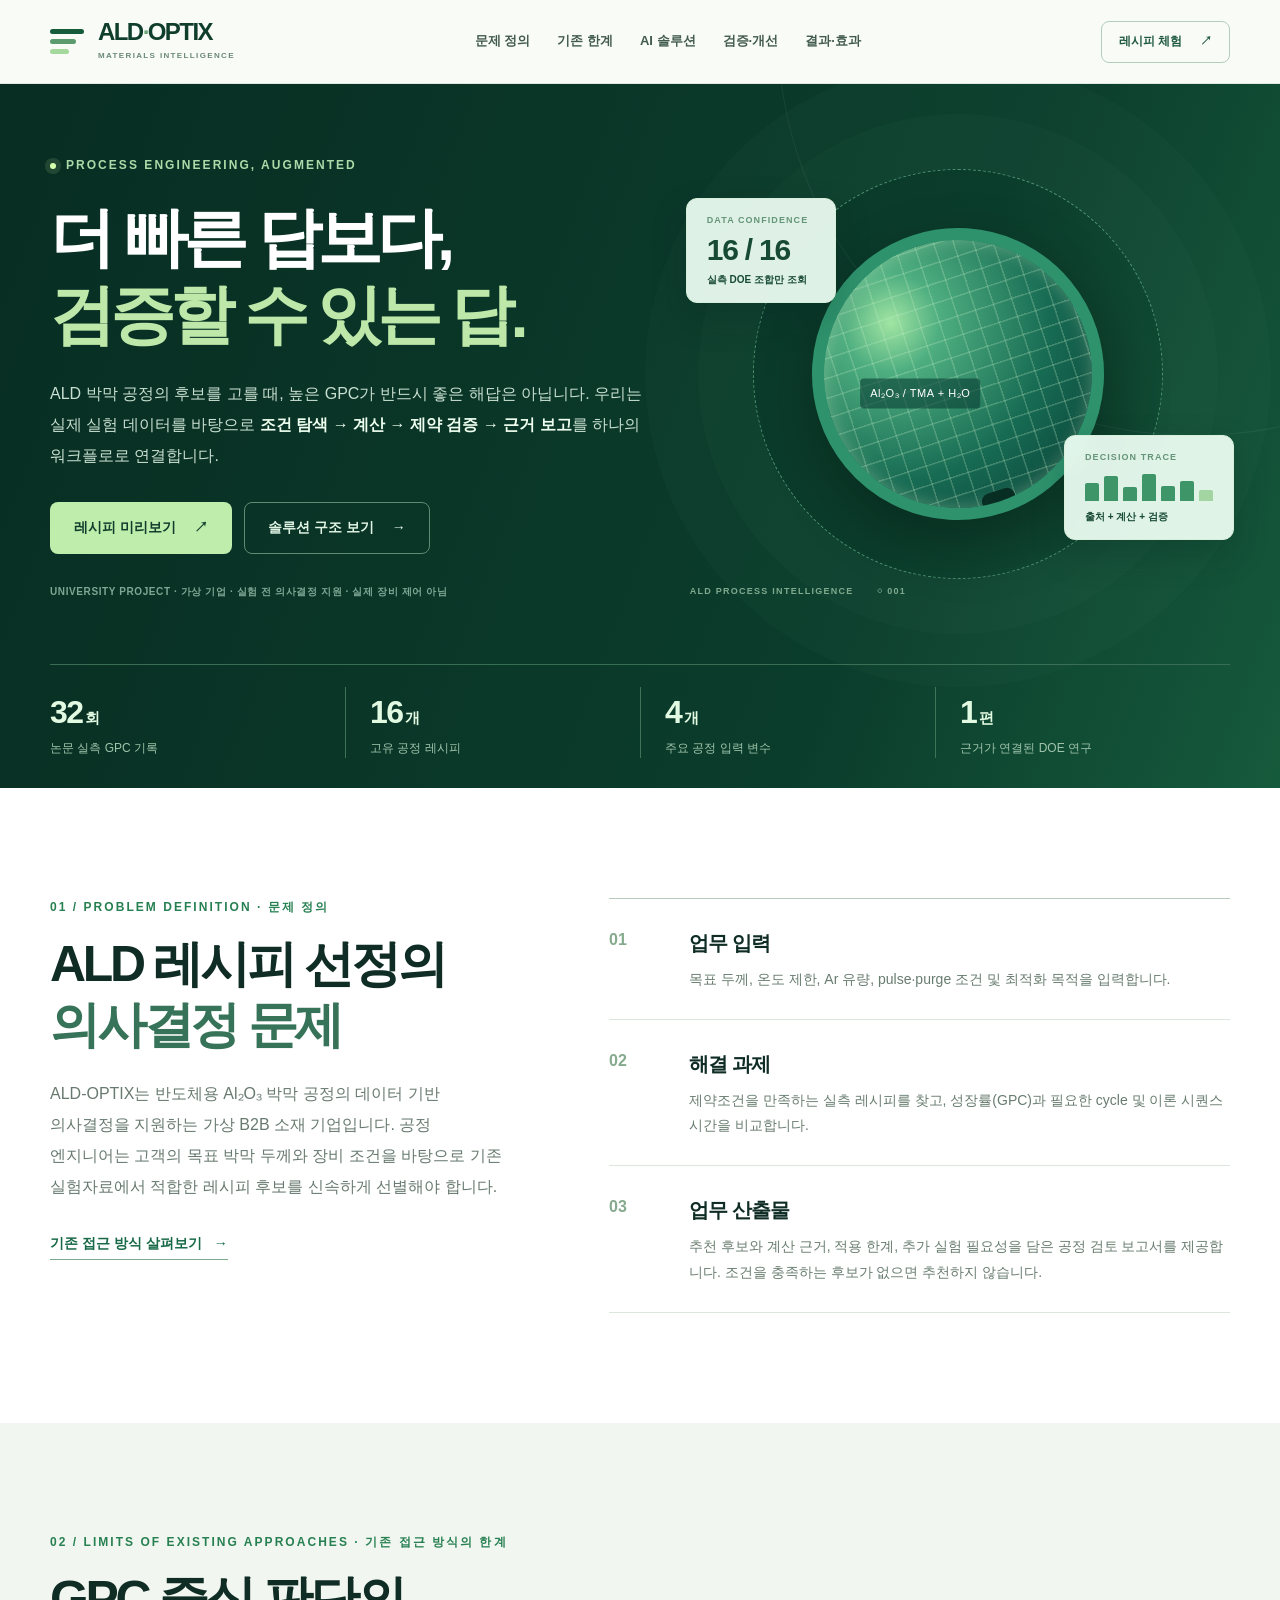
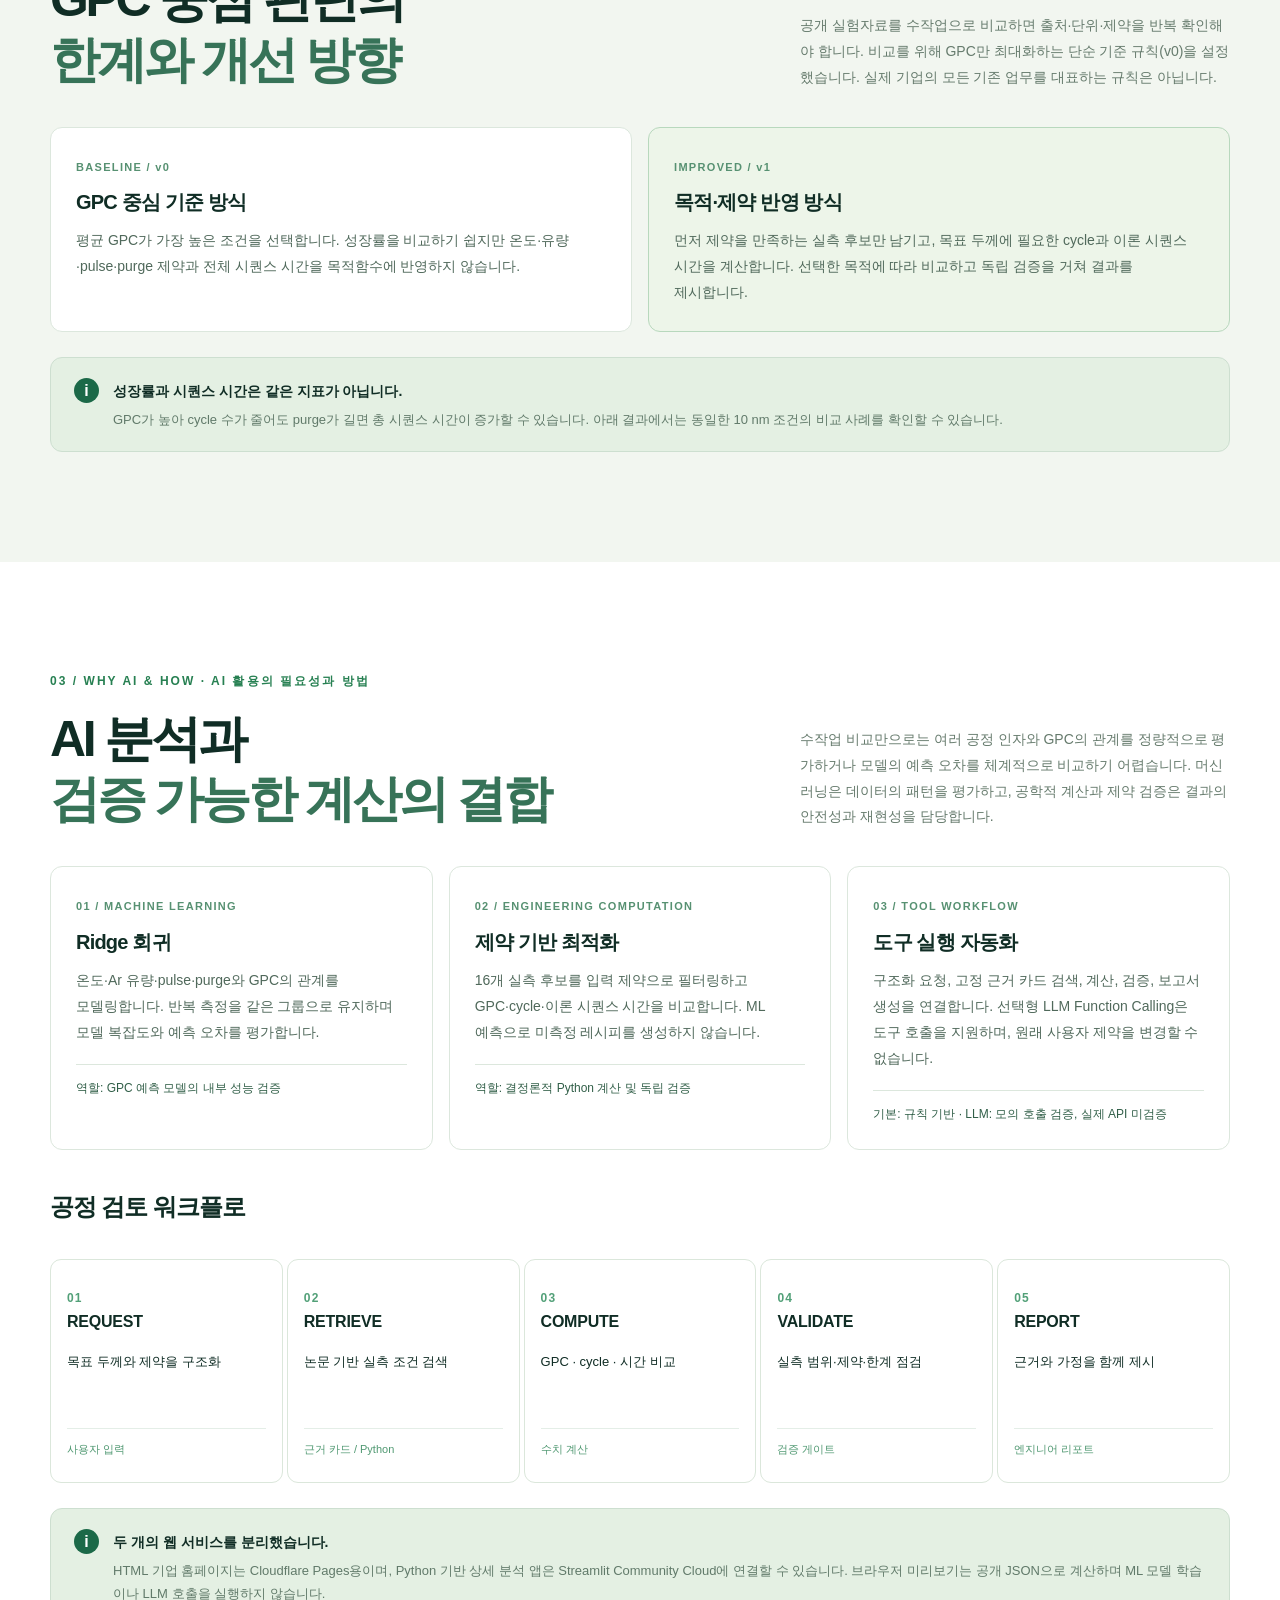
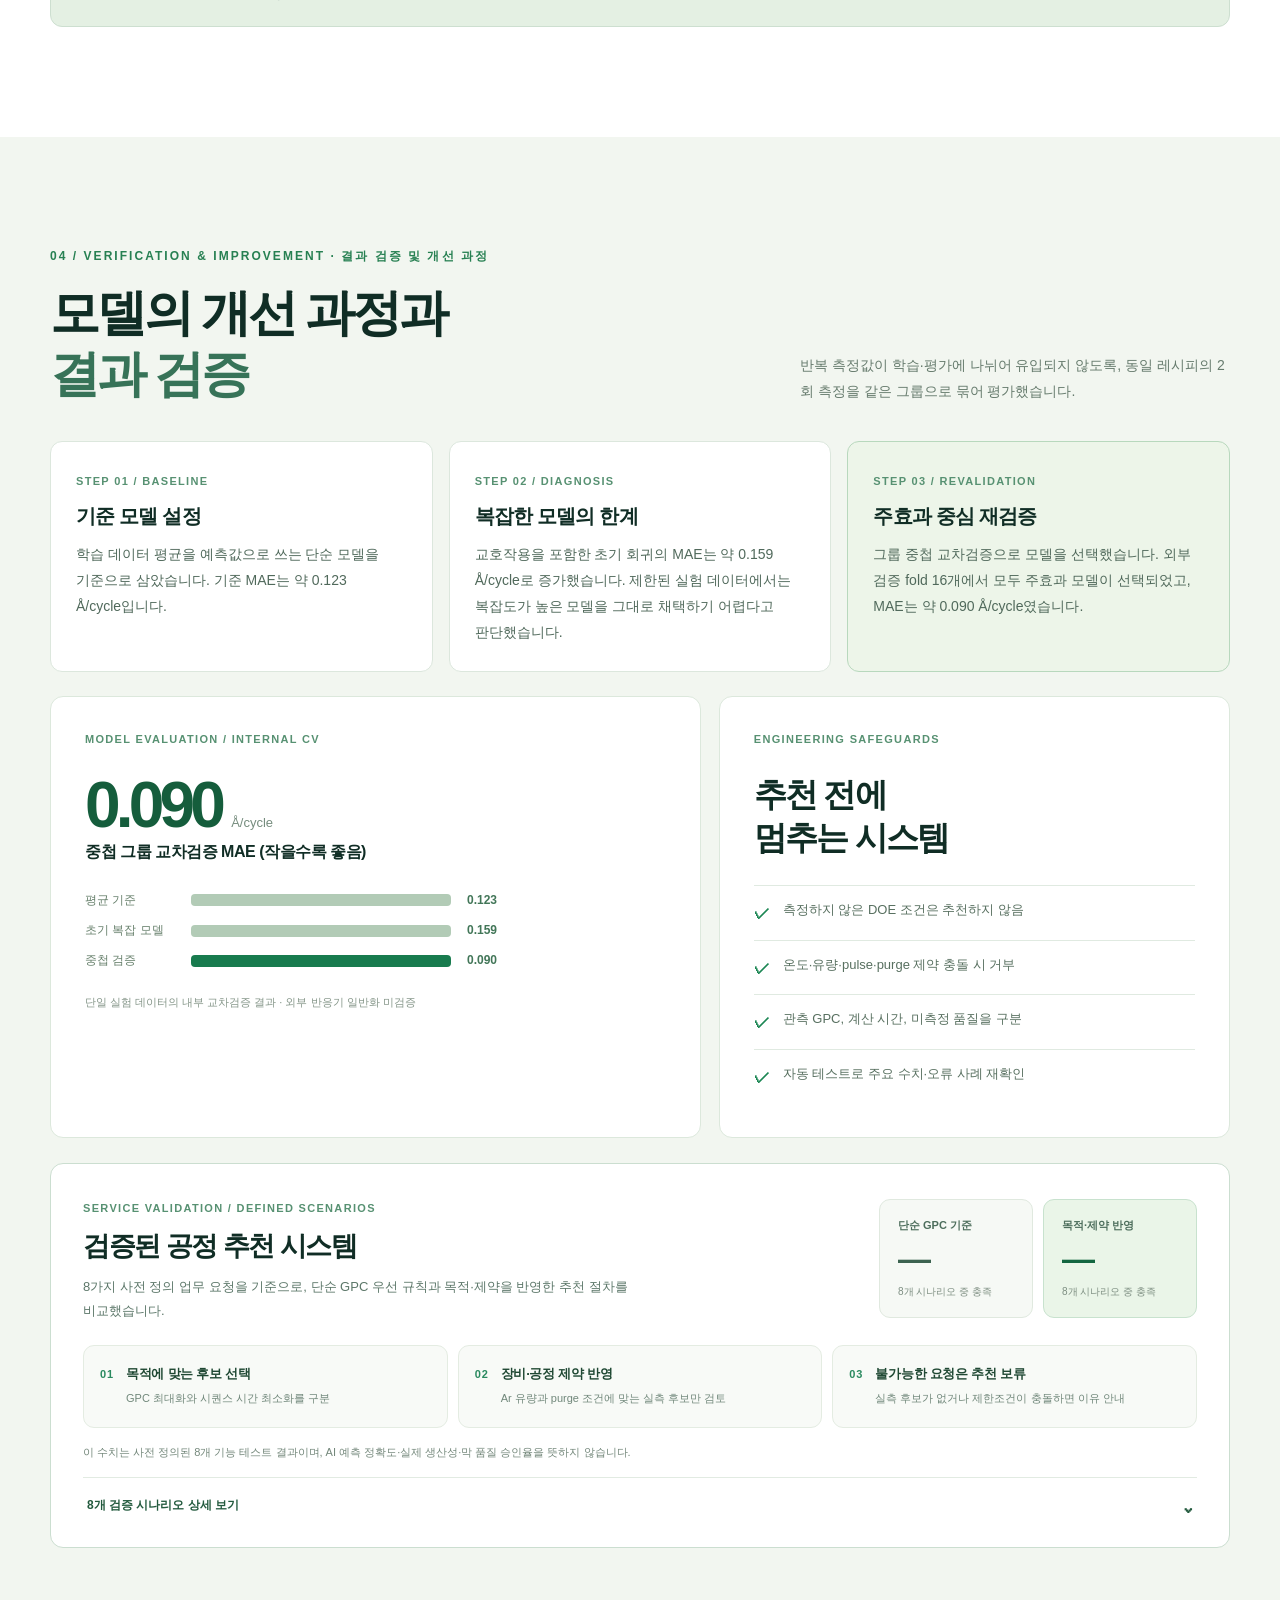
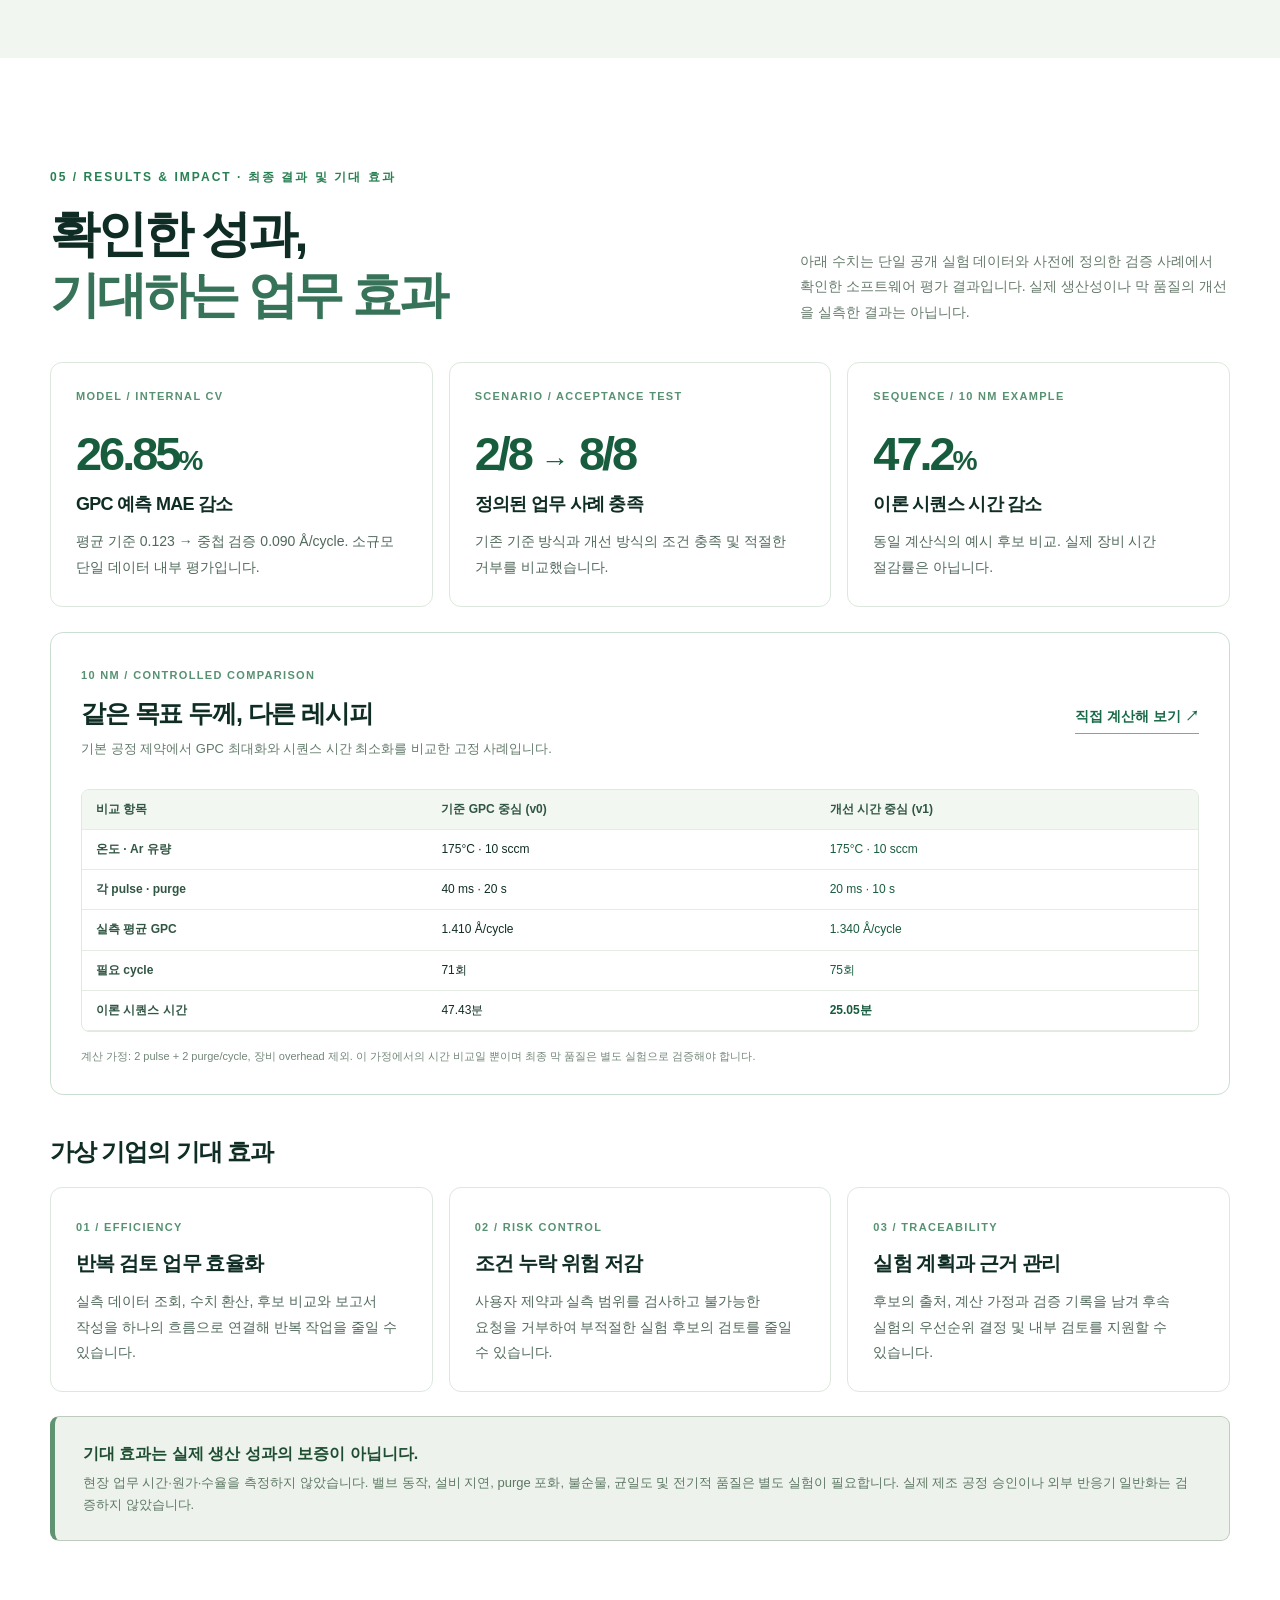
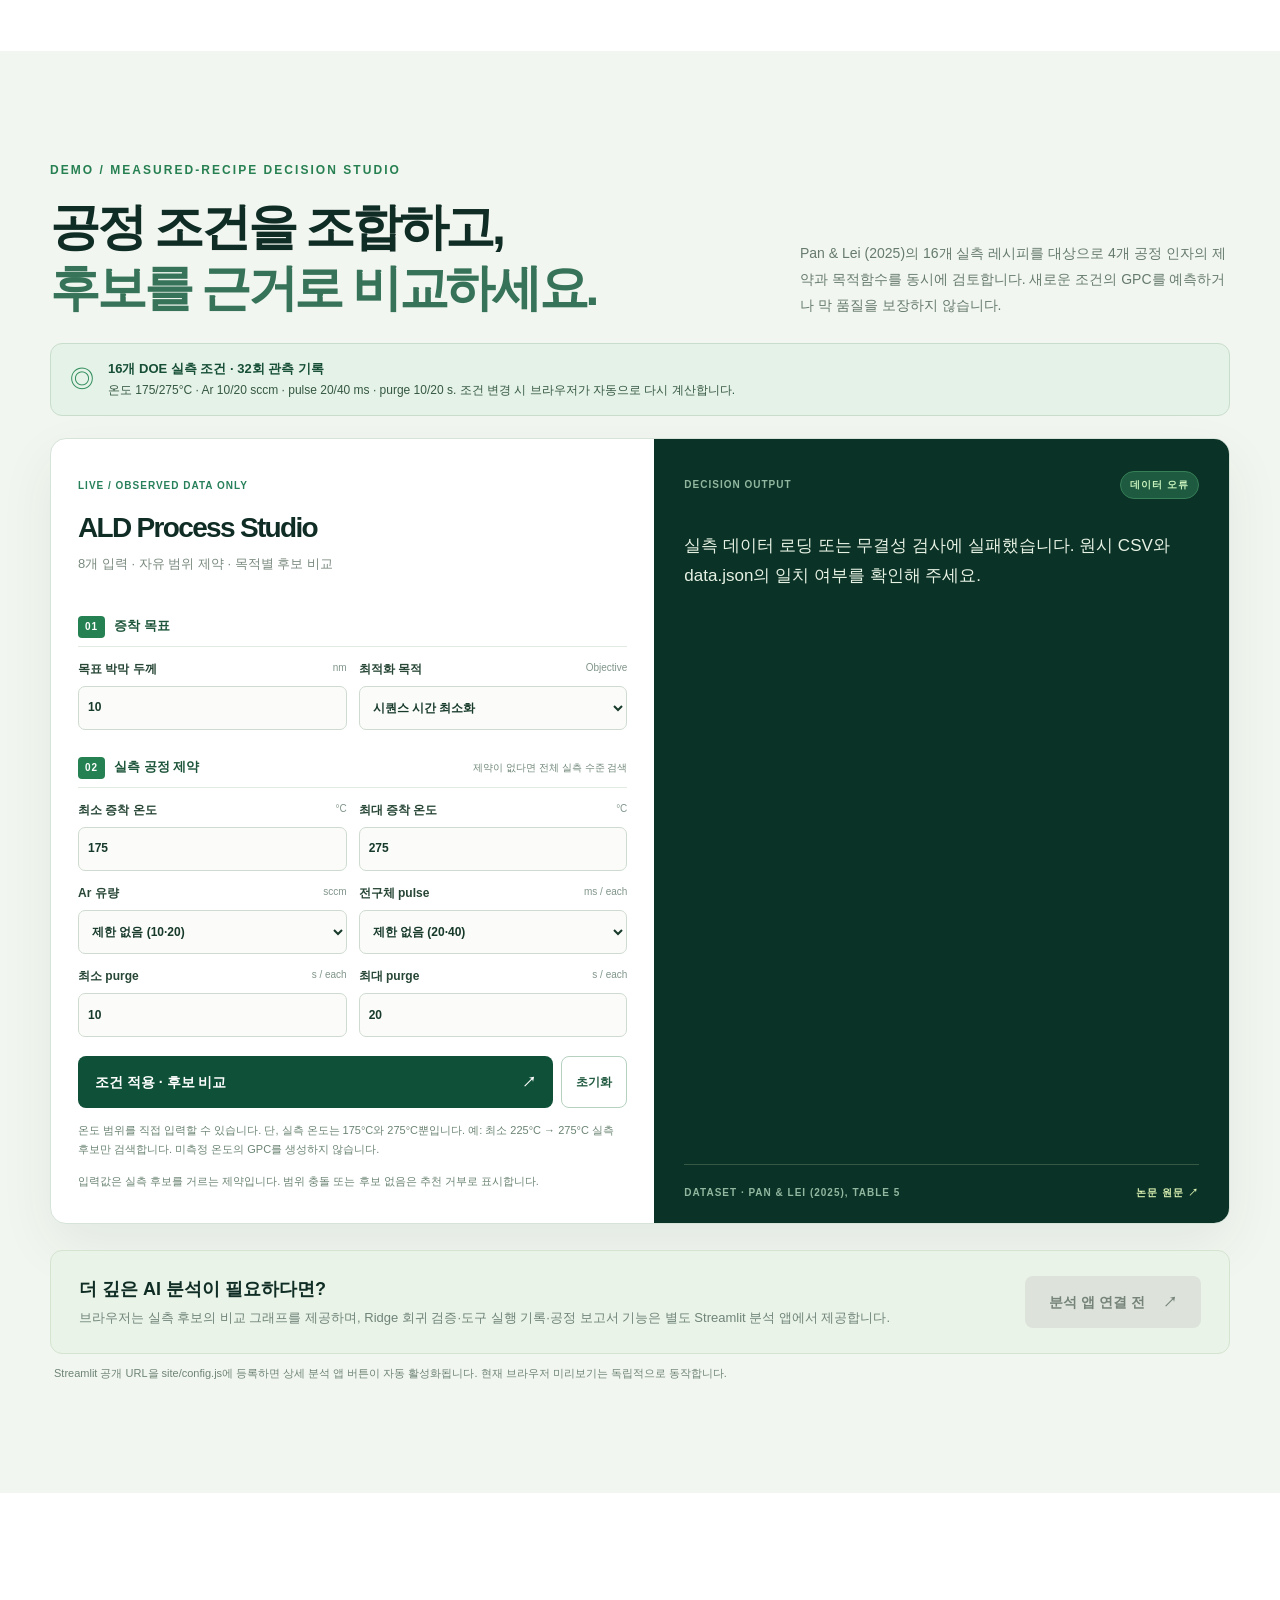
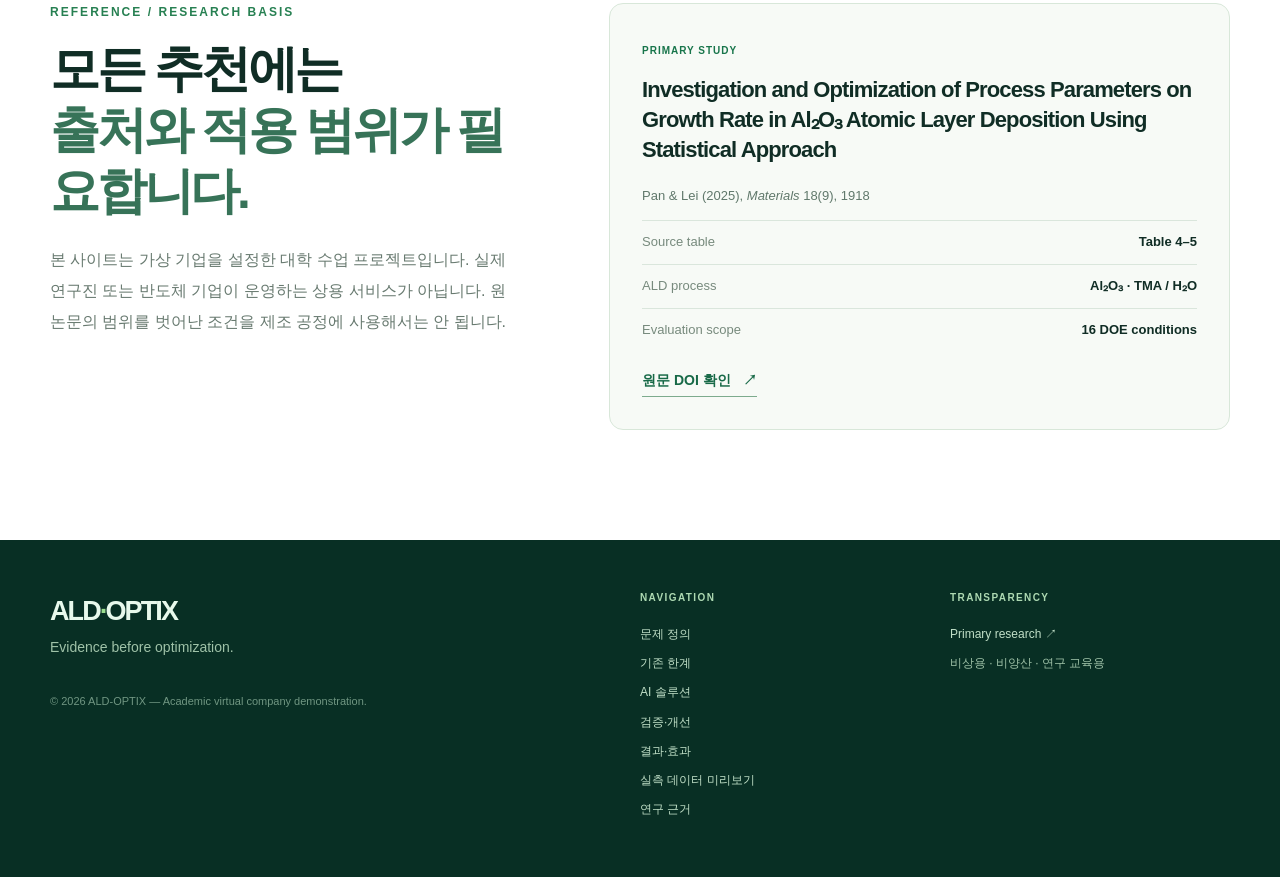
==== commit cbca26f0: "Add files via upload" ====
--- a/index.html
+++ b/index.html
@@ -83,10 +83,45 @@
       </div>
       <div class="proof-grid"><article class="proof-feature"><div class="proof-label">MODEL EVALUATION / INTERNAL CV</div><div class="proof-metric"><strong id="nested-mae">0.090</strong><span>Å/cycle</span></div><p>중첩 그룹 교차검증 MAE (작을수록 좋음)</p><div class="mini-chart" role="img" aria-label="기준 평균 모델 약 0.123, 초기 복잡 모델 약 0.159, 개선 중첩 모델 약 0.090 앙스트롬 매 사이클 오차"><div><span>평균 기준</span><i style="--w:77%"></i><b id="baseline-mae">0.123</b></div><div><span>초기 복잡 모델</span><i style="--w:100%"></i><b id="complex-mae">0.159</b></div><div><span>중첩 검증</span><i class="highlight" style="--w:56%"></i><b id="nested-mae-mini">0.090</b></div></div><small>단일 실험 데이터의 내부 교차검증 결과 · 외부 반응기 일반화 미검증</small></article>
         <article class="proof-list"><div class="proof-label">ENGINEERING SAFEGUARDS</div><h3>추천 전에<br/>멈추는 시스템</h3><div><span class="tick">✓</span><p>측정하지 않은 DOE 조건은 추천하지 않음</p></div><div><span class="tick">✓</span><p>온도·유량·pulse·purge 제약 충돌 시 거부</p></div><div><span class="tick">✓</span><p>관측 GPC, 계산 시간, 미측정 품질을 구분</p></div><div><span class="tick">✓</span><p>자동 테스트로 주요 수치·오류 사례 재확인</p></div></article></div>
-      <div class="casebook-box" aria-labelledby="casebook-heading">
-        <div class="casebook-heading"><div><span class="proof-label">SCENARIO BENCHMARK / FIXED ACCEPTANCE CASES</span><h3 id="casebook-heading">8개 업무 요청 비교</h3><p>같은 요구사항에서 기존 GPC 중심 규칙과 개선한 조건 검증 절차를 비교합니다. 산업 현장 성공률이 아닌 기능 점검 결과입니다.</p></div><div class="casebook-scores"><div><strong id="case-v0-count">—</strong><span>기준 방식 통과</span></div><div><strong id="case-v1-count">—</strong><span>개선 방식 통과</span></div></div></div>
-        <div class="casebook-table-wrap"><table class="casebook-table"><thead><tr><th>업무 요청</th><th>v0</th><th>v1</th><th>개선 내용</th></tr></thead><tbody id="casebook-body"><tr><td colspan="4">검증 결과를 불러오는 중입니다.</td></tr></tbody></table></div>
-        <p class="casebook-footnote">판정 기준: 유효한 실측조건에서 요청 목적을 충족하거나, 불가능한 요청에는 이유를 제시하고 추천하지 않는 것. 막 품질 승인이 아닙니다.</p>
+      <div class="casebook-box casebook-summary" aria-labelledby="casebook-heading">
+        <div class="casebook-heading">
+          <div class="casebook-summary-intro">
+            <span class="proof-label">SERVICE VALIDATION / DEFINED SCENARIOS</span>
+            <h3 id="casebook-heading">검증된 공정 추천 시스템</h3>
+            <p>8가지 사전 정의 업무 요청을 기준으로, 단순 GPC 우선 규칙과 목적·제약을 반영한 추천 절차를 비교했습니다.</p>
+          </div>
+          <div class="casebook-scores" aria-label="업무 시나리오 기능 테스트 결과">
+            <div><span>단순 GPC 기준</span><strong id="case-v0-count">—</strong><small>8개 시나리오 중 충족</small></div>
+            <div class="casebook-score-highlight"><span>목적·제약 반영</span><strong id="case-v1-count">—</strong><small>8개 시나리오 중 충족</small></div>
+          </div>
+        </div>
+        <div class="casebook-examples" aria-label="주요 검증 항목">
+          <div class="casebook-example">
+            <span class="casebook-example-number">01</span>
+            <div><strong>목적에 맞는 후보 선택</strong><p>GPC 최대화와 시퀀스 시간 최소화를 구분</p></div>
+          </div>
+          <div class="casebook-example">
+            <span class="casebook-example-number">02</span>
+            <div><strong>장비·공정 제약 반영</strong><p>Ar 유량과 purge 조건에 맞는 실측 후보만 검토</p></div>
+          </div>
+          <div class="casebook-example">
+            <span class="casebook-example-number">03</span>
+            <div><strong>불가능한 요청은 추천 보류</strong><p>실측 후보가 없거나 제한조건이 충돌하면 이유 안내</p></div>
+          </div>
+        </div>
+        <p class="casebook-footnote">이 수치는 사전 정의된 8개 기능 테스트 결과이며, AI 예측 정확도·실제 생산성·막 품질 승인율을 뜻하지 않습니다.</p>
+        <details class="casebook-details">
+          <summary>8개 검증 시나리오 상세 보기 <span class="casebook-details-indicator" aria-hidden="true">⌄</span></summary>
+          <div class="casebook-details-content">
+            <div class="casebook-table-wrap">
+              <table class="casebook-table casebook-compact-table">
+                <thead><tr><th scope="col">검증 시나리오</th><th scope="col">단순 GPC 기준</th><th scope="col">목적·제약 반영</th></tr></thead>
+                <tbody id="casebook-body"><tr><td colspan="3">검증 결과를 불러오는 중입니다.</td></tr></tbody>
+              </table>
+            </div>
+            <p class="casebook-footnote">판정 기준: 요구사항을 충족하는 실측 레시피 선택 또는 조건을 충족하는 후보가 없을 때의 적절한 추천 거부.</p>
+          </div>
+        </details>
       </div>
     </div></section>
 
@@ -120,7 +155,7 @@
         <div class="studio-context"><span class="studio-context-icon" aria-hidden="true">◎</span><p><strong>16개 DOE 실측 조건 · 32회 관측 기록</strong><br/>온도 175/275°C · Ar 10/20 sccm · pulse 20/40 ms · purge 10/20 s. 조건 변경 시 브라우저가 자동으로 다시 계산합니다.</p></div>
         <div class="lab-card">
           <div class="lab-control">
-            <div class="lab-control-title"><span class="small-tag">LIVE / OBSERVED DATA ONLY</span><h3>ALD Process Studio</h3><p>8개 입력 · 공정 제약 검증 · 목적별 후보 비교</p></div>
+            <div class="lab-control-title"><span class="small-tag">LIVE / OBSERVED DATA ONLY</span><h3>ALD Process Studio</h3><p>8개 입력 · 자유 범위 제약 · 목적별 후보 비교</p></div>
             <form id="recipe-form">
               <div class="studio-group-title"><span>01</span> 증착 목표</div>
               <div class="studio-input-grid">
@@ -129,15 +164,15 @@
               </div>
               <div class="studio-group-title"><span>02</span> 실측 공정 제약 <small>제약이 없다면 전체 실측 수준 검색</small></div>
               <div class="studio-input-grid">
-                <label>최소 증착 온도 <span>°C</span><select id="min-temp"><option value="175" selected>175°C (기본)</option><option value="200">200°C 이상</option><option value="275">275°C 이상</option></select></label>
-                <label>최대 증착 온도 <span>°C</span><select id="max-temp"><option value="275" selected>275°C (전체)</option><option value="200">200°C 이하</option><option value="175">175°C 이하</option><option value="150">150°C 이하 (후보 없음)</option></select></label>
+                <label for="min-temp">최소 증착 온도 <span>°C</span><input id="min-temp" type="number" min="0" max="1000" step="1" value="175" inputmode="numeric" required aria-describedby="studio-input-hint" /></label>
+                <label for="max-temp">최대 증착 온도 <span>°C</span><input id="max-temp" type="number" min="0" max="1000" step="1" value="275" inputmode="numeric" required aria-describedby="studio-input-hint" /></label>
                 <label>Ar 유량 <span>sccm</span><select id="flow-choice"><option value="any" selected>제한 없음 (10·20)</option><option value="10">10 sccm만</option><option value="20">20 sccm만</option></select></label>
                 <label>전구체 pulse <span>ms / each</span><select id="pulse-choice"><option value="any" selected>제한 없음 (20·40)</option><option value="20">20 ms만</option><option value="40">40 ms만</option></select></label>
-                <label>최소 purge <span>s / each</span><select id="min-purge"><option value="10" selected>10 s 이상</option><option value="20">20 s 이상</option></select></label>
-                <label>최대 purge <span>s / each</span><select id="max-purge"><option value="20" selected>20 s 이하</option><option value="10">10 s 이하</option></select></label>
+                <label for="min-purge">최소 purge <span>s / each</span><input id="min-purge" type="number" min="0" max="3600" step="0.1" value="10" required /></label>
+                <label for="max-purge">최대 purge <span>s / each</span><input id="max-purge" type="number" min="0" max="3600" step="0.1" value="20" required /></label>
               </div>
               <div class="studio-actions"><button type="submit" class="btn btn-dark">조건 적용 · 후보 비교 <span aria-hidden="true">↗</span></button><button id="reset-recipe" type="button" class="studio-reset">초기화</button></div>
-              <p class="studio-form-note">입력값은 실측 범위의 후보를 선별하는 제약입니다. 범위 충돌 또는 실측 후보 없음은 추천 거부로 표시합니다.</p>
+              <p id="studio-input-hint" class="studio-form-note">온도 범위를 직접 입력할 수 있습니다. 단, 실측 온도는 175°C와 275°C뿐입니다. 예: 최소 225°C → 275°C 실측 후보만 검색합니다. 미측정 온도의 GPC를 생성하지 않습니다.</p><p class="studio-form-note">입력값은 실측 후보를 거르는 제약입니다. 범위 충돌 또는 후보 없음은 추천 거부로 표시합니다.</p>
             </form>
           </div>
           <div class="lab-output"><div class="output-top"><span>DECISION OUTPUT</span><span id="model-status" class="ready-pill">관측 기반 계산</span></div>
@@ -148,9 +183,31 @@
         <section class="candidate-panel" id="candidate-panel" aria-labelledby="candidate-heading" hidden>
           <div class="candidate-heading"><div><span class="small-tag">RANKED / OBSERVED CANDIDATES</span><h3 id="candidate-heading">실측 후보 비교표</h3><p id="candidate-intro">제약을 만족하는 후보를 선택한 목적함수 순서로 비교합니다.</p></div><div class="candidate-controls"><button type="button" id="toggle-candidates" class="studio-reset">전체 후보 보기</button><button type="button" id="download-candidates" class="studio-export">CSV 저장 ↓</button></div></div>
           <div class="candidate-table-wrap"><table class="candidate-table"><thead><tr><th>순위</th><th>온도</th><th>Ar</th><th>Pulse</th><th>Purge</th><th>GPC 평균 ± SD</th><th>Cycles</th><th>이론 시간</th></tr></thead><tbody id="candidate-rows"></tbody></table></div>
-          <div class="studio-table-footnote"><span>GPC 단위: Å/cycle, 반복 n=2, SD는 실측 표준편차. 시간은 두 번의 pulse와 두 번의 purge만 포함합니다.</span><span>순위는 막 품질·실제 생산 적합성 순위가 아닙니다.</span></div>
+          <div class="studio-table-footnote"><span>GPC: Å/cycle · 반복 n=2 · SD: 실측 표준편차. 계산 시간은 각 cycle의 pulse 2회와 purge 2회만 반영합니다.</span><span>추천 순위는 실제 막 품질·양산 적합성 순위가 아닙니다.</span></div>
         </section>
-        <div class="app-cta"><div><strong>더 깊은 AI 분석이 필요하다면?</strong><p>공정변수별 분석, GPC 회귀 모델 검증, 도구 실행 기록과 공정 보고서 다운로드는 상세 Streamlit 서비스에서 제공합니다.</p></div><a class="btn btn-accent" id="launch-app" href="#lab" aria-disabled="true">분석 앱 연결 전 <span aria-hidden="true">↗</span></a></div>
+        <section class="analysis-panel" id="analysis-panel" aria-labelledby="analysis-heading" hidden>
+          <div class="analysis-heading">
+            <div><span class="small-tag">DATA EXPLORER / OBSERVED CANDIDATES</span><h3 id="analysis-heading">공정 성능 분석</h3><p>선택된 제약을 통과한 실측 후보만 표시합니다. 데이터 변화에 따라 그래프도 자동으로 갱신됩니다.</p></div>
+            <span class="analysis-verified">실측값 + 명시적 계산</span>
+          </div>
+          <div class="analysis-quickstats" id="analysis-quickstats" aria-live="polite"></div>
+          <div class="analysis-grid">
+            <figure class="analysis-chart-card">
+              <div class="analysis-chart-header"><div><h4>GPC · 시퀀스 시간 Trade-off</h4><p>오른쪽일수록 시간이 길고, 위쪽일수록 GPC가 높습니다.</p></div></div>
+              <div class="chart-legend"><span><i class="legend-recommended"></i>추천 후보</span><span><i class="legend-frontier"></i>Pareto 후보</span><span><i class="legend-other"></i>그 외</span></div>
+              <div class="chart-viewport"><svg id="tradeoff-chart" viewBox="0 0 640 345" preserveAspectRatio="xMidYMid meet" role="img" aria-label="시퀀스 시간과 관측 GPC 산점도"></svg></div>
+              <figcaption id="tradeoff-summary">두 지표를 동시에 고려할 때 다른 후보에 의해 지배되지 않는 조건을 Pareto 후보로 표시합니다.</figcaption>
+            </figure>
+            <figure class="analysis-chart-card">
+              <div class="analysis-chart-header"><div><h4>공정 변수별 GPC 탐색</h4><p>제약을 통과한 후보를 인자 수준별로 묶어 평균을 표시합니다.</p></div><label class="factor-picker" for="factor-select">분석 인자<select id="factor-select" aria-label="GPC를 비교할 공정 변수"><option value="temperature_C">온도</option><option value="flow_sccm">Ar 유량</option><option value="pulse_ms">Pulse</option><option value="purge_s">Purge</option></select></label></div>
+              <div id="factor-chart" class="factor-chart"></div>
+              <figcaption id="factor-summary">수준별 값은 각각의 실측 후보 GPC 평균을 다시 산술평균한 탐색용 요약입니다. 다른 조건을 통제한 인과효과가 아닙니다.</figcaption>
+            </figure>
+          </div>
+          <div class="analysis-comparison" id="analysis-comparison" aria-live="polite"></div>
+          <p class="analysis-footnote">계산식: cycles = ⌈(목표 두께[nm] × 10) / 평균 GPC[Å/cycle]⌉, 시퀀스 시간 = cycles × (2 × pulse[ms]/1000 + 2 × purge[s]). 장비 지연·실제 막 품질·불순물·균일도는 미반영. 그래프는 예측 모델 출력이 아닙니다.</p>
+        </section>
+        <div class="app-cta"><div><strong>더 깊은 AI 분석이 필요하다면?</strong><p>브라우저는 실측 후보의 비교 그래프를 제공하며, Ridge 회귀 검증·도구 실행 기록·공정 보고서 기능은 별도 Streamlit 분석 앱에서 제공합니다.</p></div><a class="btn btn-accent" id="launch-app" href="#lab" aria-disabled="true">분석 앱 연결 전 <span aria-hidden="true">↗</span></a></div>
         <p class="app-connection-hint" id="app-hint">분석 앱의 공개 URL은 Streamlit 배포 후 연결됩니다. 현재 페이지의 계산은 독립적으로 동작합니다.</p>
       </div>
     </section>
--- a/styles.css
+++ b/styles.css
@@ -97,3 +97,82 @@
 @media(max-width:1000px){.lab-card{grid-template-columns:1fr}.lab-output{min-height:0}.output-body{padding-bottom:15px}.candidate-heading{align-items:start;flex-direction:column}.studio-table-footnote{flex-direction:column;gap:5px}}
 @media(max-width:530px){.lab-control,.lab-output{padding:23px 17px}.studio-input-grid{gap:10px 7px}.studio-input-grid label{font-size:11px}.studio-input-grid label span{font-size:9px}.studio-input-grid select,.studio-input-grid input{font-size:11px;padding:0 7px}.studio-actions .btn{padding:0 11px;font-size:12px}.studio-context{padding:12px 13px;align-items:start}.candidate-panel{padding:21px 13px}.candidate-heading h3{font-size:22px}.candidate-controls{width:100%}.candidate-controls button{flex:1;padding:9px 10px}.output-metrics{gap:6px}.output-metrics strong{font-size:18px}}
 @media(max-width:360px){.studio-input-grid{grid-template-columns:1fr}.lab-control{padding:22px 16px}}
+
+/* V2: measured-data explorer (no remote charting libraries). */
+.analysis-panel{margin-top:22px;padding:30px;background:#fff;border:1px solid #d3e2d5;border-radius:15px;box-shadow:0 15px 32px #12452c0b}
+.analysis-panel[hidden]{display:none!important}
+.analysis-heading{display:flex;align-items:center;justify-content:space-between;gap:16px;margin-bottom:19px}
+.analysis-heading h3{font-size:26px;letter-spacing:-.055em;margin:8px 0 4px}
+.analysis-heading p{font-size:13px;color:#728477;margin:0;line-height:1.7}
+.analysis-verified{border:1px solid #c6dfc9;background:#eef7ec;border-radius:999px;color:#216443;padding:8px 14px;font-weight:800;font-size:11px;white-space:nowrap}
+.analysis-quickstats{display:grid;grid-template-columns:repeat(3,minmax(0,1fr));gap:11px;margin:20px 0}
+.analysis-stat{background:#f2f8f1;border:1px solid #deebdc;border-radius:10px;padding:13px 17px}
+.analysis-stat strong{display:block;font-size:23px;color:#155d3e;letter-spacing:-.045em;font-variant-numeric:tabular-nums}
+.analysis-stat span{font-size:11px;color:#65806e;line-height:1.55}
+.analysis-grid{display:grid;grid-template-columns:1.1fr .9fr;gap:14px}
+.analysis-chart-card{margin:0;min-width:0;background:#fbfdfb;border:1px solid #e0ebe0;border-radius:12px;padding:22px 20px}
+.analysis-chart-header{display:flex;align-items:start;justify-content:space-between;gap:10px;min-height:59px}
+.analysis-chart-header h4,.analysis-comparison h4{font-size:17px;margin:0 0 5px;letter-spacing:-.035em}
+.analysis-chart-header p{font-size:11px;color:#718477;line-height:1.6;margin:0}
+.chart-legend{display:flex;gap:13px;flex-wrap:wrap;margin:14px 0 3px}
+.chart-legend span{display:flex;align-items:center;gap:5px;font-size:11px;color:#577363}
+.chart-legend i{width:10px;height:10px;border-radius:50%;display:inline-block}
+.legend-recommended{background:#14764d}.legend-frontier{background:#db9c3b}.legend-other{background:#9cb4a6}
+.chart-viewport{width:100%;min-width:0;margin-top:2px}
+.chart-viewport svg{width:100%;height:auto;display:block;overflow:visible}
+.chart-viewport svg text{font-family:inherit}
+.analysis-chart-card figcaption{font-size:11px;line-height:1.7;color:#6f8678;margin-top:11px}
+.factor-picker{font-size:10px;color:#416a52;white-space:nowrap;font-weight:750}
+.factor-picker select{display:block;width:110px;min-height:34px;margin-top:5px;border-radius:7px;border:1px solid #c8dbcc;background:#fff;color:#184b33;padding:0 8px;font-size:12px}
+.factor-chart{display:flex;flex-direction:column;gap:23px;min-height:195px;justify-content:center;padding:16px 0 0}
+.factor-bar-meta{display:flex;align-items:center;justify-content:space-between;gap:12px;margin-bottom:10px}
+.factor-bar-meta strong{font-size:13px;color:#244c38}
+.factor-bar-meta span{font-size:11px;color:#557968;text-align:right;font-variant-numeric:tabular-nums}
+.factor-track{background:#e5eee5;height:16px;border-radius:999px;overflow:hidden}
+.factor-fill{height:100%;border-radius:999px;background:linear-gradient(90deg,#84cba0,#176f4b);min-width:2px}
+.analysis-comparison{margin-top:18px;padding:23px;border:1px solid #deebdf;border-radius:11px}
+.analysis-comparison h4{margin-bottom:13px}
+.analysis-compare-wrap{overflow:auto}
+.analysis-compare-table{width:100%;border-collapse:collapse;min-width:570px;text-align:left;font-size:12px}
+.analysis-compare-table th,.analysis-compare-table td{padding:11px 12px;border-bottom:1px solid #e4ebe5;vertical-align:top}
+.analysis-compare-table thead{background:#eef6ee;color:#285e40}
+.analysis-compare-table th:first-child{white-space:nowrap;width:23%}
+.analysis-compare-table td:nth-child(2){font-weight:800;color:#185d3d}
+.analysis-compare-note,.analysis-footnote{font-size:11px;color:#728678;line-height:1.8;margin:13px 0 0}
+.analysis-footnote{padding:0 3px}
+@media(max-width:1050px){.analysis-grid{grid-template-columns:1fr}}
+@media(max-width:620px){.analysis-panel{padding:20px 14px}.analysis-heading{align-items:start;flex-direction:column}.analysis-heading h3{font-size:23px}.analysis-quickstats{grid-template-columns:1fr 1fr}.analysis-quickstats .analysis-stat:last-child{grid-column:1/-1}.analysis-chart-card{padding:17px 12px}.analysis-chart-header{flex-direction:column}.analysis-chart-header .factor-picker{display:flex;align-items:center;gap:9px}.factor-picker select{margin-top:0}.analysis-comparison{padding:16px 12px}}
+
+
+/* Final submission: compact service validation, technical evidence on demand. */
+.casebook-summary{padding:30px 32px}
+.casebook-summary .casebook-heading{align-items:center;margin-bottom:22px;gap:26px}
+.casebook-summary-intro{max-width:575px}
+.casebook-summary-intro h3{font-size:27px;line-height:1.32;letter-spacing:-.055em;margin:9px 0 10px}
+.casebook-summary-intro p{font-size:13px;line-height:1.85;max-width:565px;margin:0;color:#5c7769;word-break:keep-all}
+.casebook-summary .casebook-scores{gap:10px}
+.casebook-summary .casebook-scores>div{min-width:154px;background:#f6f9f5;border:1px solid #e0e9df;padding:17px 18px;border-radius:11px}
+.casebook-summary .casebook-scores>div.casebook-score-highlight{background:#eaf5e8;border-color:#c8e2ce}
+.casebook-summary .casebook-scores span{display:block;color:#4d6e5c;font-size:11px;font-weight:800;margin-bottom:5px}
+.casebook-summary .casebook-scores strong{font-size:33px;letter-spacing:-.06em;font-variant-numeric:tabular-nums;line-height:1.17;color:#3c6350}
+.casebook-summary .casebook-scores .casebook-score-highlight strong{color:#136640}
+.casebook-summary .casebook-scores small{display:block;margin-top:6px;font-size:10px;color:#7c8d80}
+.casebook-examples{display:grid;grid-template-columns:repeat(3,minmax(0,1fr));gap:10px}
+.casebook-example{display:flex;gap:12px;background:#f8faf7;border:1px solid #e4ece2;border-radius:11px;padding:18px 16px;min-width:0}
+.casebook-example-number{color:#2b8a60;font-size:11px;letter-spacing:.08em;font-weight:900;flex:0 0 auto;padding-top:2px}
+.casebook-example strong{display:block;color:#1f4833;font-size:13px;line-height:1.5;letter-spacing:-.02em}
+.casebook-example p{margin:6px 0 0;font-size:11px;line-height:1.75;color:#70877a;word-break:keep-all}
+.casebook-summary>.casebook-footnote{margin:15px 0 0;font-size:11px;line-height:1.7}
+.casebook-details{margin-top:16px;border-top:1px solid #e2ebe2}
+.casebook-details summary{display:flex;justify-content:space-between;gap:12px;align-items:center;cursor:pointer;list-style:none;padding:17px 4px 1px;color:#235a3e;font-size:12px;font-weight:800}
+.casebook-details summary::-webkit-details-marker{display:none}
+.casebook-details summary:focus-visible{outline:2px solid #348356;outline-offset:5px;border-radius:3px}
+.casebook-details-indicator{display:inline-block;font-size:21px;line-height:1;transition:transform .2s ease}
+.casebook-details[open] .casebook-details-indicator{transform:rotate(180deg)}
+.casebook-details-content{padding-top:15px}
+.casebook-compact-table{min-width:480px;font-size:12px}
+.casebook-compact-table th,.casebook-compact-table td{padding:12px 15px}
+.casebook-compact-table th:nth-child(2),.casebook-compact-table th:nth-child(3){width:155px}
+@media(max-width:990px){.casebook-summary .casebook-heading{align-items:stretch;flex-direction:column}.casebook-summary .casebook-scores{width:100%}.casebook-summary .casebook-scores>div{flex:1}}
+@media(max-width:700px){.casebook-summary{padding:23px 20px}.casebook-examples{grid-template-columns:1fr}.casebook-example{padding:14px 16px}.casebook-summary-intro h3{font-size:24px}}
+@media(max-width:390px){.casebook-summary{padding:20px 14px}.casebook-summary .casebook-scores>div{min-width:0;padding:13px 10px}.casebook-summary .casebook-scores strong{font-size:28px}.casebook-summary .casebook-scores span{font-size:10px}}
